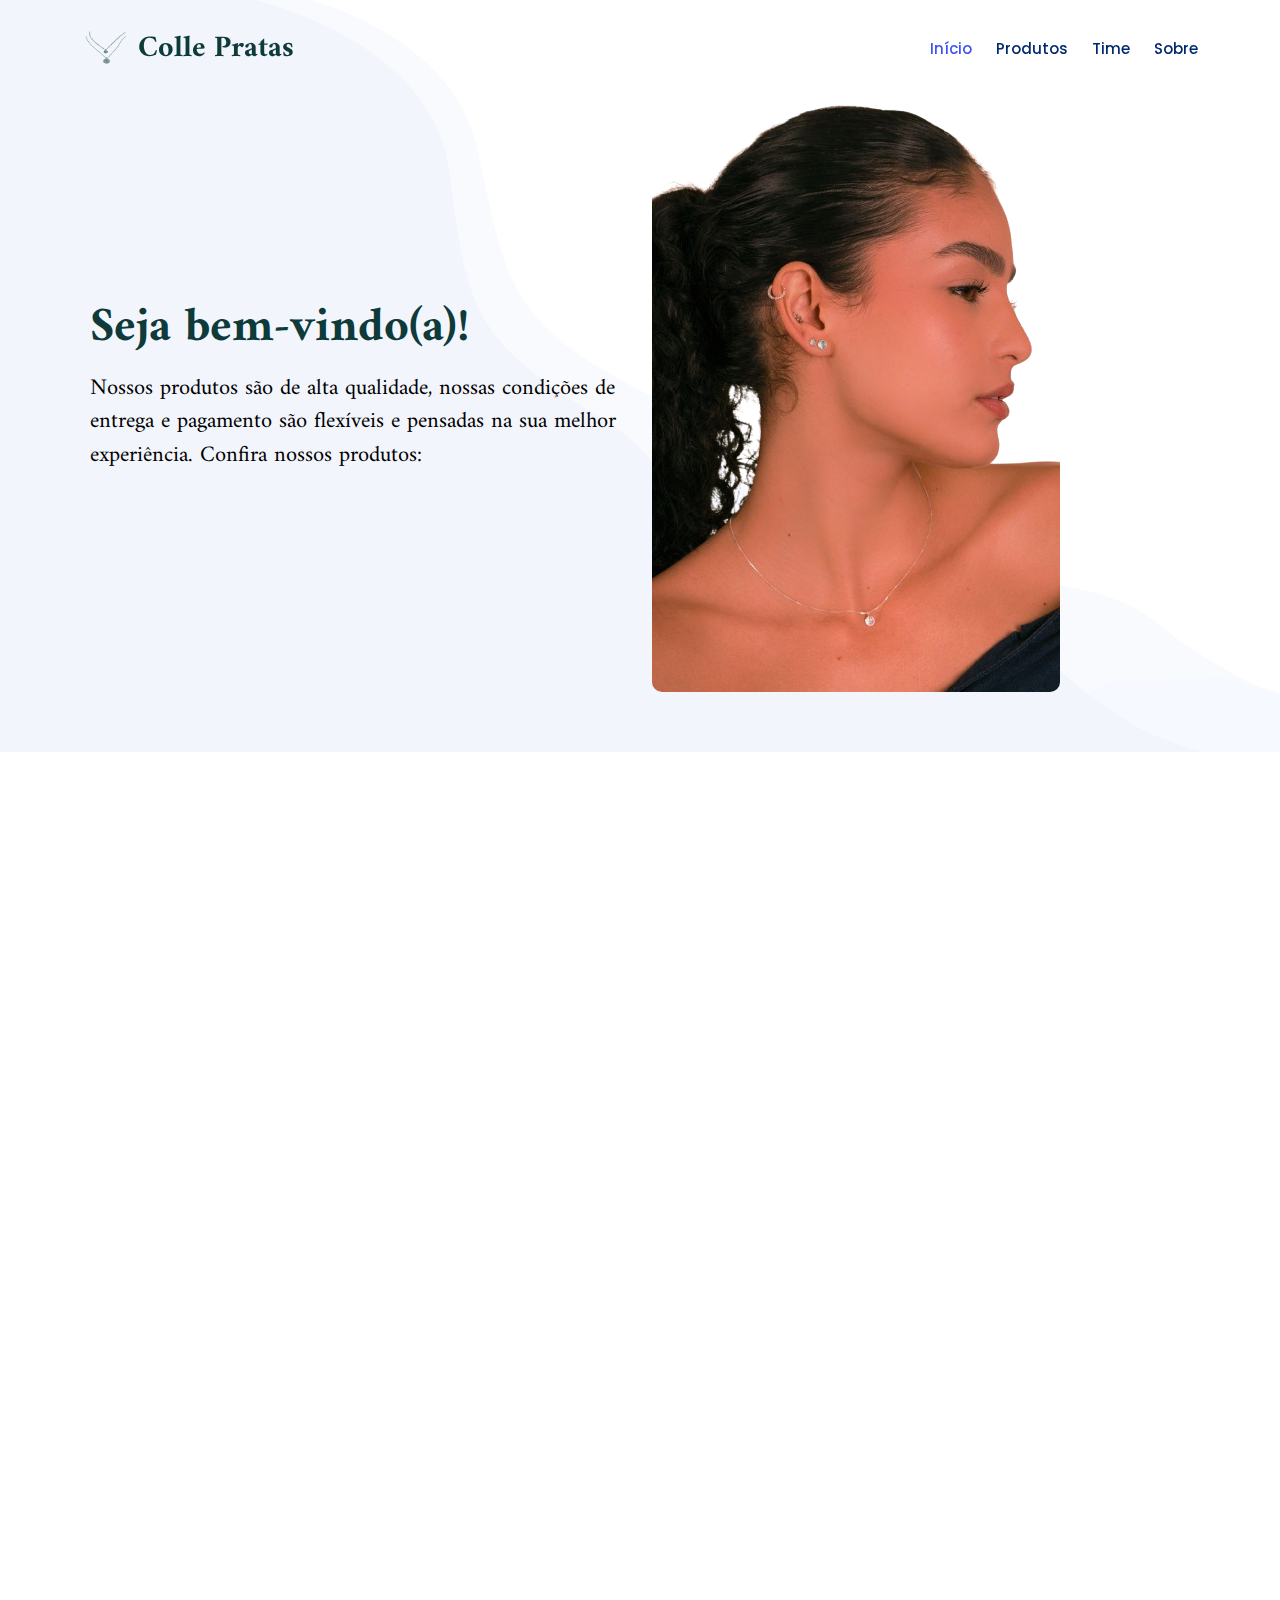
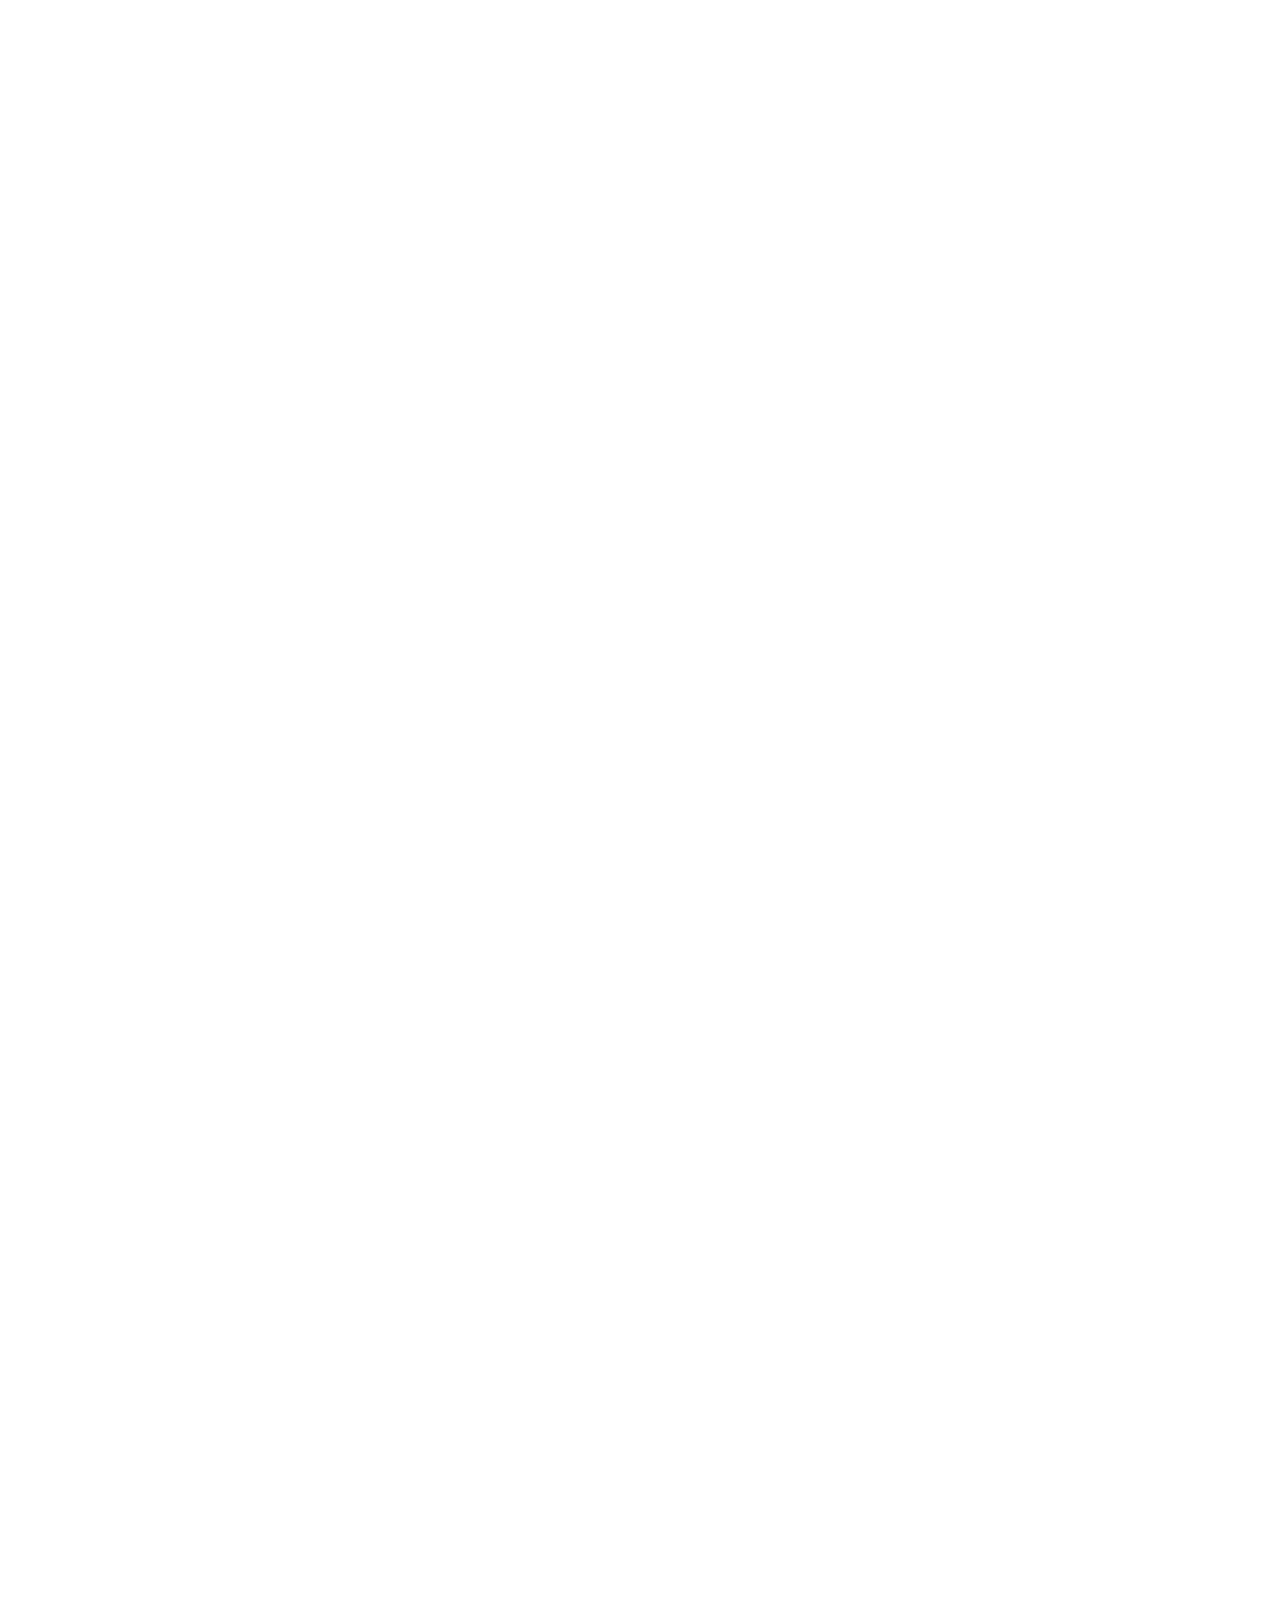
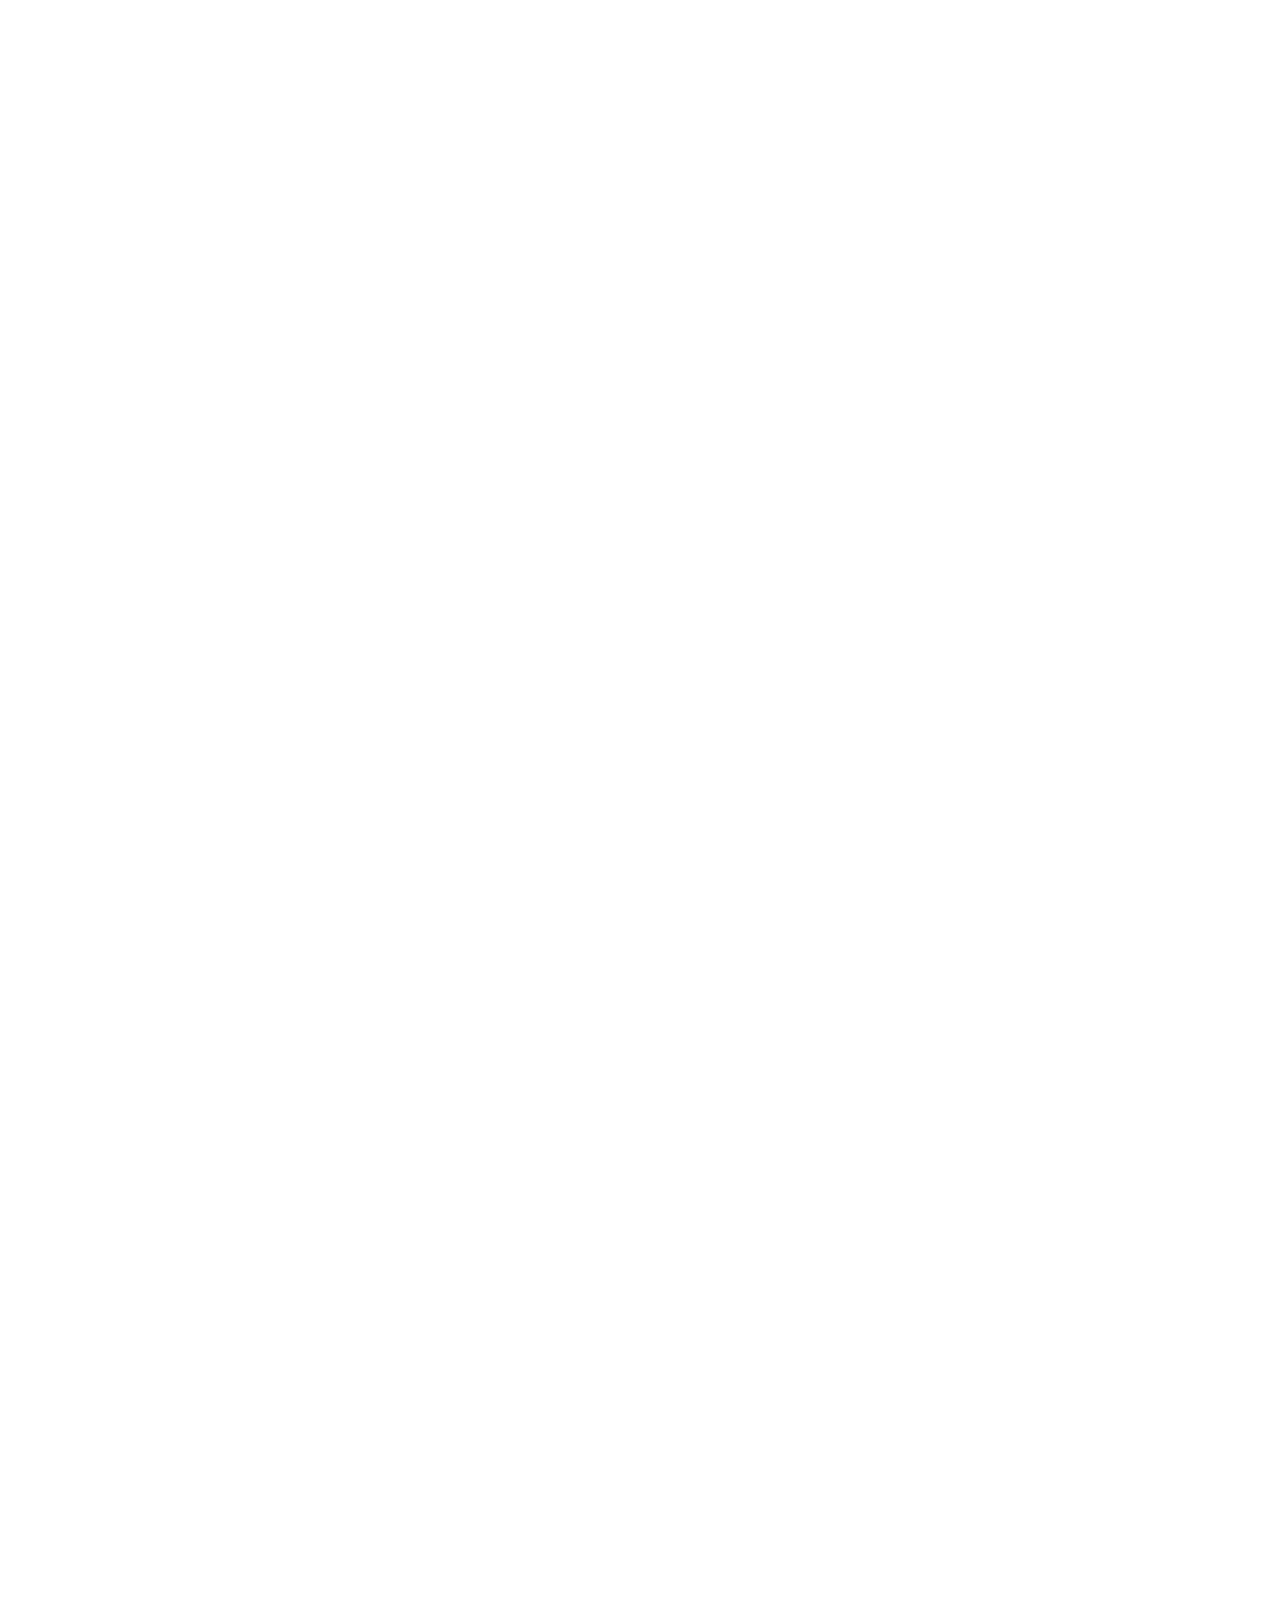
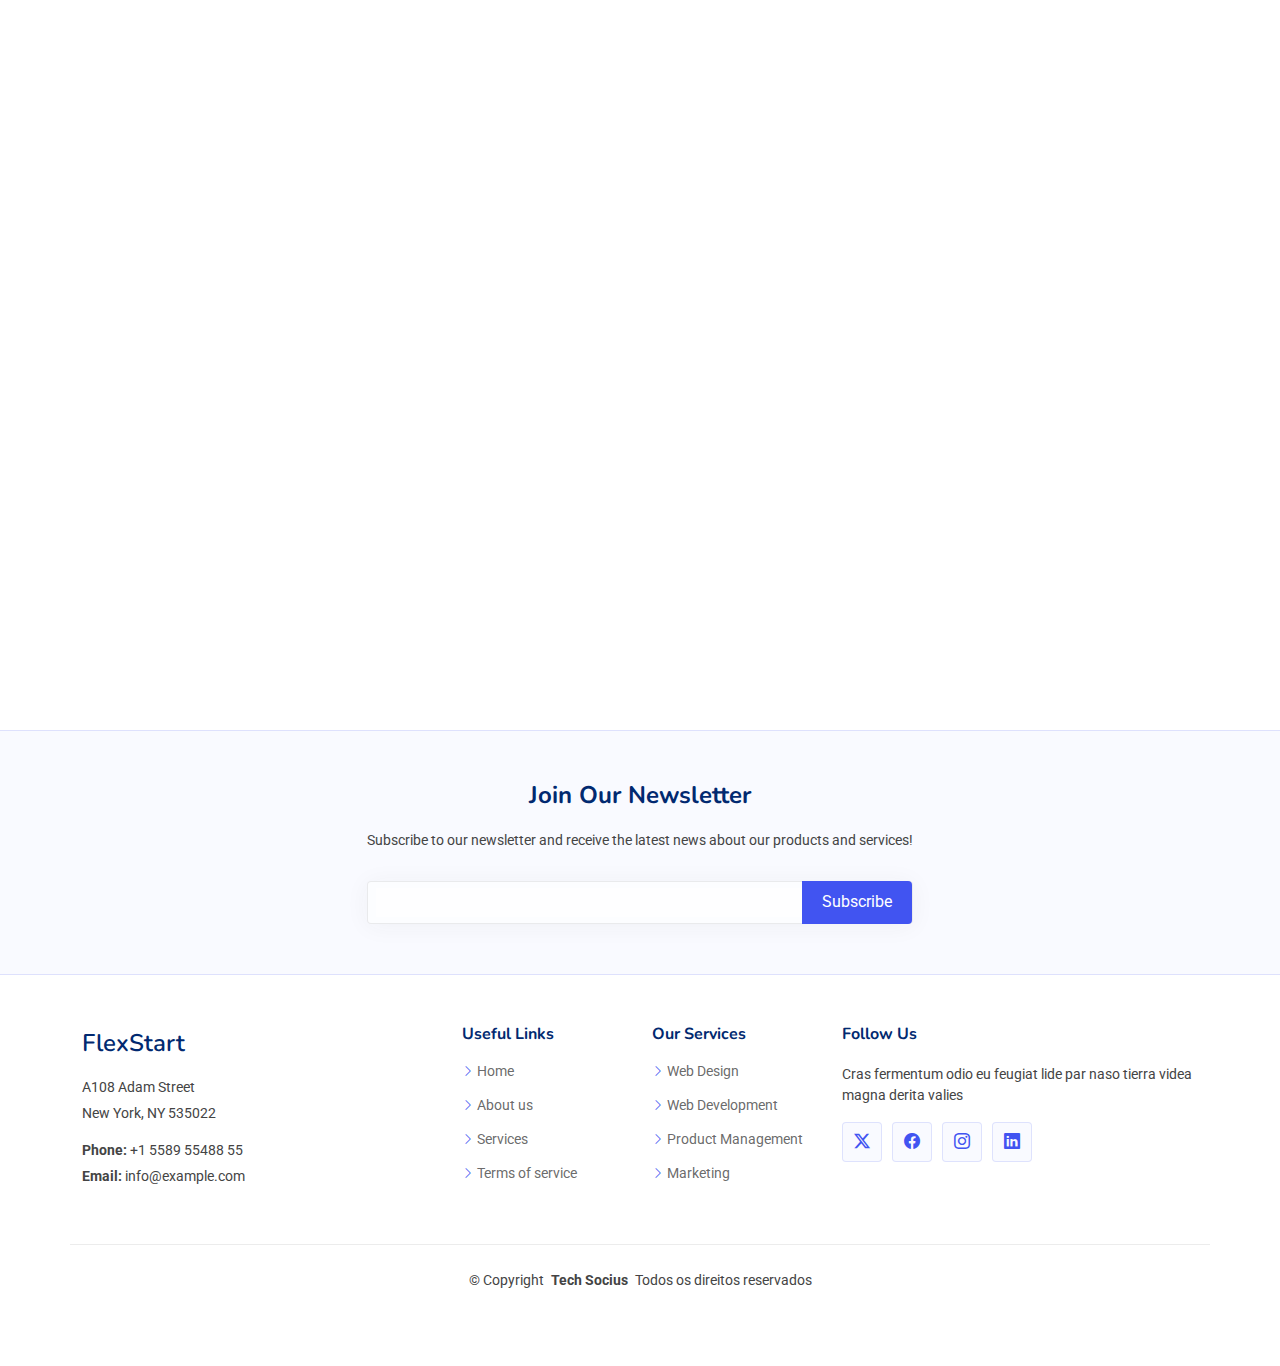
==== index.html @ 32a0046c "initial commit" ====
<!DOCTYPE html>
<html lang="en">

<head>
  <meta charset="utf-8">
  <meta content="width=device-width, initial-scale=1.0" name="viewport">
  <title>Colle Pratas</title>
  <meta content="" name="description">
  <meta content="" name="keywords">

  <!-- Favicons -->
  <link href="assets/img/favicon.png" rel="icon">
  <link href="assets/img/apple-touch-icon.png" rel="apple-touch-icon">

  <!-- Fonts -->
  <link href="https://fonts.googleapis.com" rel="preconnect">
  <link href="https://fonts.gstatic.com" rel="preconnect" crossorigin>
  <link href="https://fonts.googleapis.com/css2?family=Roboto:ital,wght@0,100;0,300;0,400;0,500;0,700;0,900;1,100;1,300;1,400;1,500;1,700;1,900&family=Poppins:ital,wght@0,100;0,200;0,300;0,400;0,500;0,600;0,700;0,800;0,900;1,100;1,200;1,300;1,400;1,500;1,600;1,700;1,800;1,900&family=Nunito:ital,wght@0,200;0,300;0,400;0,500;0,600;0,700;0,800;0,900;1,200;1,300;1,400;1,500;1,600;1,700;1,800;1,900&display=swap" rel="stylesheet">
  <link rel="preconnect" href="https://fonts.googleapis.com">
  <link rel="preconnect" href="https://fonts.gstatic.com" crossorigin>
  <link href="https://fonts.googleapis.com/css2?family=Amiri:ital,wght@0,400;0,700;1,400;1,700&display=swap" rel="stylesheet">

  <!-- Vendor CSS Files -->
  <link href="assets/vendor/bootstrap/css/bootstrap.min.css" rel="stylesheet">
  <link href="assets/vendor/bootstrap-icons/bootstrap-icons.css" rel="stylesheet">
  <link href="assets/vendor/aos/aos.css" rel="stylesheet">
  <link href="assets/vendor/glightbox/css/glightbox.min.css" rel="stylesheet">
  <link href="assets/vendor/swiper/swiper-bundle.min.css" rel="stylesheet">

  <!-- Main CSS File -->
  <link href="assets/css/main.css" rel="stylesheet">

  <style type="text/css">
    @import url('https://fonts.googleapis.com/css2?family=Amiri:ital,wght@0,400;0,700;1,400;1,700&display=swap');

    main {
      font-family: 'Amiri';
      color: #0E3A39;
    }

    #title-header {
      font-family: 'Amiri';
      color: #0E3A39;
    }
  </style>
</head>

<body class="index-page">

  <header id="header" class="header d-flex align-items-center fixed-top">
    <div class="container-fluid container-xl position-relative d-flex align-items-center">

      <a href="index.html" class="logo d-flex align-items-center me-auto">
        <!-- Uncomment the line below if you also wish to use an image logo -->
        <img style="width: 3rem;" src="assets/img/logo.png" alt="Colle Pratas">
        <h1 id="title-header">Colle Pratas</h1>
      </a>

      <nav id="navmenu" class="navmenu">
        <ul>
          <li><a href="#hero" class="active">Início<br></a></li>
          <li><a href="#portfolio">Produtos</a></li>
          <li><a href="#team">Time</a></li>
          <li><a href="#about">Sobre</a></li>
        </ul>
        <i class="mobile-nav-toggle d-xl-none bi bi-list"></i>
      </nav>
    </div>
  </header>

  <main class="main">

    <!-- Hero Section -->
    <section id="hero" class="hero section">

      <div class="container">
        <div class="row gy-4">
          <div class="col-lg-6 order-2 order-lg-1 d-flex flex-column justify-content-center">
            <h1 style="font-family: 'Amiri'; color: #0E3A39; font-size: 3rem; margin: 0.5rem;" data-aos="fade-up" data-aos-delay="100">Seja bem-vindo(a)!</h1>
            <p style="color: black; margin: 0.5rem; font-size: 1.4rem;" data-aos="fade-up" data-aos-delay="100">Nossos produtos são de alta qualidade, nossas condições de entrega e pagamento são flexíveis e pensadas na sua melhor experiência. Confira nossos produtos:</p>
          </div>
          <div class="col-lg-6 order-1 order-lg-2 hero-img" data-aos="zoom-out">
            <img style="border-radius: 10px;" src="assets/img/hero-img.png" class="img-fluid" alt="">
          </div>
        </div>
      </div>

    </section><!-- /Hero Section -->

    <!-- Portfolio Section -->
    <section id="portfolio" class="portfolio section">

      <!-- Section Title -->
      <div class="container section-title" data-aos="fade-up">
        <p style="font-family: 'Amiri'; color: #0E3A39; font-size: 2.5rem;">Confira nosso catálogo:</p>
      </div><!-- End Section Title -->

      <div class="container">

        <div class="isotope-layout" data-default-filter="*" data-layout="masonry" data-sort="original-order">

          <ul class="portfolio-filters isotope-filters" data-aos="fade-up" data-aos-delay="100">
            <li data-filter="*" class="filter-active">Todos</li>
            <li data-filter=".filter-app">App</li>
            <li data-filter=".filter-product">Product</li>
            <li data-filter=".filter-branding">Branding</li>
            <li data-filter=".filter-books">Books</li>
          </ul><!-- End Portfolio Filters -->

          <div class="row gy-4 isotope-container" data-aos="fade-up" data-aos-delay="200">

            <div class="col-lg-4 col-md-6 portfolio-item isotope-item filter-app">
              <div class="portfolio-content h-100">
                <img src="assets/img/portfolio/app-1.jpg" class="img-fluid" alt="">
                <div class="portfolio-info">
                  <h4>App 1</h4>
                  <p>Lorem ipsum, dolor sit amet consectetur</p>
                  <a href="assets/img/portfolio/app-1.jpg" title="App 1" data-gallery="portfolio-gallery-app" class="glightbox preview-link"><i class="bi bi-zoom-in"></i></a>
                  <a href="portfolio-details.html" title="More Details" class="details-link"><i class="bi bi-link-45deg"></i></a>
                </div>
              </div>
            </div><!-- End Portfolio Item -->

            <div class="col-lg-4 col-md-6 portfolio-item isotope-item filter-product">
              <div class="portfolio-content h-100">
                <img src="assets/img/portfolio/product-1.jpg" class="img-fluid" alt="">
                <div class="portfolio-info">
                  <h4>Product 1</h4>
                  <p>Lorem ipsum, dolor sit amet consectetur</p>
                  <a href="assets/img/portfolio/product-1.jpg" title="Product 1" data-gallery="portfolio-gallery-product" class="glightbox preview-link"><i class="bi bi-zoom-in"></i></a>
                  <a href="portfolio-details.html" title="More Details" class="details-link"><i class="bi bi-link-45deg"></i></a>
                </div>
              </div>
            </div><!-- End Portfolio Item -->

            <div class="col-lg-4 col-md-6 portfolio-item isotope-item filter-branding">
              <div class="portfolio-content h-100">
                <img src="assets/img/portfolio/branding-1.jpg" class="img-fluid" alt="">
                <div class="portfolio-info">
                  <h4>Branding 1</h4>
                  <p>Lorem ipsum, dolor sit amet consectetur</p>
                  <a href="assets/img/portfolio/branding-1.jpg" title="Branding 1" data-gallery="portfolio-gallery-branding" class="glightbox preview-link"><i class="bi bi-zoom-in"></i></a>
                  <a href="portfolio-details.html" title="More Details" class="details-link"><i class="bi bi-link-45deg"></i></a>
                </div>
              </div>
            </div><!-- End Portfolio Item -->

            <div class="col-lg-4 col-md-6 portfolio-item isotope-item filter-books">
              <div class="portfolio-content h-100">
                <img src="assets/img/portfolio/books-1.jpg" class="img-fluid" alt="">
                <div class="portfolio-info">
                  <h4>Books 1</h4>
                  <p>Lorem ipsum, dolor sit amet consectetur</p>
                  <a href="assets/img/portfolio/books-1.jpg" title="Branding 1" data-gallery="portfolio-gallery-book" class="glightbox preview-link"><i class="bi bi-zoom-in"></i></a>
                  <a href="portfolio-details.html" title="More Details" class="details-link"><i class="bi bi-link-45deg"></i></a>
                </div>
              </div>
            </div><!-- End Portfolio Item -->

            <div class="col-lg-4 col-md-6 portfolio-item isotope-item filter-app">
              <div class="portfolio-content h-100">
                <img src="assets/img/portfolio/app-2.jpg" class="img-fluid" alt="">
                <div class="portfolio-info">
                  <h4>App 2</h4>
                  <p>Lorem ipsum, dolor sit amet consectetur</p>
                  <a href="assets/img/portfolio/app-2.jpg" title="App 2" data-gallery="portfolio-gallery-app" class="glightbox preview-link"><i class="bi bi-zoom-in"></i></a>
                  <a href="portfolio-details.html" title="More Details" class="details-link"><i class="bi bi-link-45deg"></i></a>
                </div>
              </div>
            </div><!-- End Portfolio Item -->

            <div class="col-lg-4 col-md-6 portfolio-item isotope-item filter-product">
              <div class="portfolio-content h-100">
                <img src="assets/img/portfolio/product-2.jpg" class="img-fluid" alt="">
                <div class="portfolio-info">
                  <h4>Product 2</h4>
                  <p>Lorem ipsum, dolor sit amet consectetur</p>
                  <a href="assets/img/portfolio/product-2.jpg" title="Product 2" data-gallery="portfolio-gallery-product" class="glightbox preview-link"><i class="bi bi-zoom-in"></i></a>
                  <a href="portfolio-details.html" title="More Details" class="details-link"><i class="bi bi-link-45deg"></i></a>
                </div>
              </div>
            </div><!-- End Portfolio Item -->

            <div class="col-lg-4 col-md-6 portfolio-item isotope-item filter-branding">
              <div class="portfolio-content h-100">
                <img src="assets/img/portfolio/branding-2.jpg" class="img-fluid" alt="">
                <div class="portfolio-info">
                  <h4>Branding 2</h4>
                  <p>Lorem ipsum, dolor sit amet consectetur</p>
                  <a href="assets/img/portfolio/branding-2.jpg" title="Branding 2" data-gallery="portfolio-gallery-branding" class="glightbox preview-link"><i class="bi bi-zoom-in"></i></a>
                  <a href="portfolio-details.html" title="More Details" class="details-link"><i class="bi bi-link-45deg"></i></a>
                </div>
              </div>
            </div><!-- End Portfolio Item -->

            <div class="col-lg-4 col-md-6 portfolio-item isotope-item filter-books">
              <div class="portfolio-content h-100">
                <img src="assets/img/portfolio/books-2.jpg" class="img-fluid" alt="">
                <div class="portfolio-info">
                  <h4>Books 2</h4>
                  <p>Lorem ipsum, dolor sit amet consectetur</p>
                  <a href="assets/img/portfolio/books-2.jpg" title="Branding 2" data-gallery="portfolio-gallery-book" class="glightbox preview-link"><i class="bi bi-zoom-in"></i></a>
                  <a href="portfolio-details.html" title="More Details" class="details-link"><i class="bi bi-link-45deg"></i></a>
                </div>
              </div>
            </div><!-- End Portfolio Item -->

            <div class="col-lg-4 col-md-6 portfolio-item isotope-item filter-app">
              <div class="portfolio-content h-100">
                <img src="assets/img/portfolio/app-3.jpg" class="img-fluid" alt="">
                <div class="portfolio-info">
                  <h4>App 3</h4>
                  <p>Lorem ipsum, dolor sit amet consectetur</p>
                  <a href="assets/img/portfolio/app-3.jpg" title="App 3" data-gallery="portfolio-gallery-app" class="glightbox preview-link"><i class="bi bi-zoom-in"></i></a>
                  <a href="portfolio-details.html" title="More Details" class="details-link"><i class="bi bi-link-45deg"></i></a>
                </div>
              </div>
            </div><!-- End Portfolio Item -->

            <div class="col-lg-4 col-md-6 portfolio-item isotope-item filter-product">
              <div class="portfolio-content h-100">
                <img src="assets/img/portfolio/product-3.jpg" class="img-fluid" alt="">
                <div class="portfolio-info">
                  <h4>Product 3</h4>
                  <p>Lorem ipsum, dolor sit amet consectetur</p>
                  <a href="assets/img/portfolio/product-3.jpg" title="Product 3" data-gallery="portfolio-gallery-product" class="glightbox preview-link"><i class="bi bi-zoom-in"></i></a>
                  <a href="portfolio-details.html" title="More Details" class="details-link"><i class="bi bi-link-45deg"></i></a>
                </div>
              </div>
            </div><!-- End Portfolio Item -->

            <div class="col-lg-4 col-md-6 portfolio-item isotope-item filter-branding">
              <div class="portfolio-content h-100">
                <img src="assets/img/portfolio/branding-3.jpg" class="img-fluid" alt="">
                <div class="portfolio-info">
                  <h4>Branding 3</h4>
                  <p>Lorem ipsum, dolor sit amet consectetur</p>
                  <a href="assets/img/portfolio/branding-3.jpg" title="Branding 2" data-gallery="portfolio-gallery-branding" class="glightbox preview-link"><i class="bi bi-zoom-in"></i></a>
                  <a href="portfolio-details.html" title="More Details" class="details-link"><i class="bi bi-link-45deg"></i></a>
                </div>
              </div>
            </div><!-- End Portfolio Item -->

            <div class="col-lg-4 col-md-6 portfolio-item isotope-item filter-books">
              <div class="portfolio-content h-100">
                <img src="assets/img/portfolio/books-3.jpg" class="img-fluid" alt="">
                <div class="portfolio-info">
                  <h4>Books 3</h4>
                  <p>Lorem ipsum, dolor sit amet consectetur</p>
                  <a href="assets/img/portfolio/books-3.jpg" title="Branding 3" data-gallery="portfolio-gallery-book" class="glightbox preview-link"><i class="bi bi-zoom-in"></i></a>
                  <a href="portfolio-details.html" title="More Details" class="details-link"><i class="bi bi-link-45deg"></i></a>
                </div>
              </div>
            </div><!-- End Portfolio Item -->

          </div><!-- End Portfolio Container -->

        </div>

      </div>

    </section><!-- /Portfolio Section -->

    <!-- Testimonials Section -->
    <section id="testimonials" class="testimonials section">

      <!-- Section Title -->
      <div class="container section-title" data-aos="fade-up">
        <h2>Testimonials</h2>
        <p>What they are saying about us<br></p>
      </div><!-- End Section Title -->

      <div class="container" data-aos="fade-up" data-aos-delay="100">

        <div class="swiper">
          <script type="application/json" class="swiper-config">
            {
              "loop": true,
              "speed": 600,
              "autoplay": {
                "delay": 5000
              },
              "slidesPerView": "auto",
              "pagination": {
                "el": ".swiper-pagination",
                "type": "bullets",
                "clickable": true
              },
              "breakpoints": {
                "320": {
                  "slidesPerView": 1,
                  "spaceBetween": 40
                },
                "1200": {
                  "slidesPerView": 3,
                  "spaceBetween": 1
                }
              }
            }
          </script>
          <div class="swiper-wrapper">

            <div class="swiper-slide">
              <div class="testimonial-item">
                <div class="stars">
                  <i class="bi bi-star-fill"></i><i class="bi bi-star-fill"></i><i class="bi bi-star-fill"></i><i class="bi bi-star-fill"></i><i class="bi bi-star-fill"></i>
                </div>
                <p>
                  Proin iaculis purus consequat sem cure digni ssim donec porttitora entum suscipit rhoncus. Accusantium quam, ultricies eget id, aliquam eget nibh et. Maecen aliquam, risus at semper.
                </p>
                <div class="profile mt-auto">
                  <img src="assets/img/testimonials/testimonials-1.jpg" class="testimonial-img" alt="">
                  <h3>Saul Goodman</h3>
                  <h4>Ceo &amp; Founder</h4>
                </div>
              </div>
            </div><!-- End testimonial item -->

            <div class="swiper-slide">
              <div class="testimonial-item">
                <div class="stars">
                  <i class="bi bi-star-fill"></i><i class="bi bi-star-fill"></i><i class="bi bi-star-fill"></i><i class="bi bi-star-fill"></i><i class="bi bi-star-fill"></i>
                </div>
                <p>
                  Export tempor illum tamen malis malis eram quae irure esse labore quem cillum quid cillum eram malis quorum velit fore eram velit sunt aliqua noster fugiat irure amet legam anim culpa.
                </p>
                <div class="profile mt-auto">
                  <img src="assets/img/testimonials/testimonials-2.jpg" class="testimonial-img" alt="">
                  <h3>Sara Wilsson</h3>
                  <h4>Designer</h4>
                </div>
              </div>
            </div><!-- End testimonial item -->

            <div class="swiper-slide">
              <div class="testimonial-item">
                <div class="stars">
                  <i class="bi bi-star-fill"></i><i class="bi bi-star-fill"></i><i class="bi bi-star-fill"></i><i class="bi bi-star-fill"></i><i class="bi bi-star-fill"></i>
                </div>
                <p>
                  Enim nisi quem export duis labore cillum quae magna enim sint quorum nulla quem veniam duis minim tempor labore quem eram duis noster aute amet eram fore quis sint minim.
                </p>
                <div class="profile mt-auto">
                  <img src="assets/img/testimonials/testimonials-3.jpg" class="testimonial-img" alt="">
                  <h3>Jena Karlis</h3>
                  <h4>Store Owner</h4>
                </div>
              </div>
            </div><!-- End testimonial item -->

            <div class="swiper-slide">
              <div class="testimonial-item">
                <div class="stars">
                  <i class="bi bi-star-fill"></i><i class="bi bi-star-fill"></i><i class="bi bi-star-fill"></i><i class="bi bi-star-fill"></i><i class="bi bi-star-fill"></i>
                </div>
                <p>
                  Fugiat enim eram quae cillum dolore dolor amet nulla culpa multos export minim fugiat minim velit minim dolor enim duis veniam ipsum anim magna sunt elit fore quem dolore labore illum veniam.
                </p>
                <div class="profile mt-auto">
                  <img src="assets/img/testimonials/testimonials-4.jpg" class="testimonial-img" alt="">
                  <h3>Matt Brandon</h3>
                  <h4>Freelancer</h4>
                </div>
              </div>
            </div><!-- End testimonial item -->

            <div class="swiper-slide">
              <div class="testimonial-item">
                <div class="stars">
                  <i class="bi bi-star-fill"></i><i class="bi bi-star-fill"></i><i class="bi bi-star-fill"></i><i class="bi bi-star-fill"></i><i class="bi bi-star-fill"></i>
                </div>
                <p>
                  Quis quorum aliqua sint quem legam fore sunt eram irure aliqua veniam tempor noster veniam enim culpa labore duis sunt culpa nulla illum cillum fugiat legam esse veniam culpa fore nisi cillum quid.
                </p>
                <div class="profile mt-auto">
                  <img src="assets/img/testimonials/testimonials-5.jpg" class="testimonial-img" alt="">
                  <h3>John Larson</h3>
                  <h4>Entrepreneur</h4>
                </div>
              </div>
            </div><!-- End testimonial item -->

          </div>
          <div class="swiper-pagination"></div>
        </div>

      </div>

    </section><!-- /Testimonials Section -->

    <!-- Team Section -->
    <section id="team" class="team section">

      <!-- Section Title -->
      <div class="container section-title" data-aos="fade-up">
        <h2>Team</h2>
        <p>Our hard working team</p>
      </div><!-- End Section Title -->

      <div class="container">

        <div class="row gy-4">

          <div class="col-lg-3 col-md-6 d-flex align-items-stretch" data-aos="fade-up" data-aos-delay="100">
            <div class="team-member">
              <div class="member-img">
                <img src="assets/img/team/team-1.jpg" class="img-fluid" alt="">
                <div class="social">
                  <a href=""><i class="bi bi-twitter-x"></i></a>
                  <a href=""><i class="bi bi-facebook"></i></a>
                  <a href=""><i class="bi bi-instagram"></i></a>
                  <a href=""><i class="bi bi-linkedin"></i></a>
                </div>
              </div>
              <div class="member-info">
                <h4>Walter White</h4>
                <span>Chief Executive Officer</span>
                <p>Velit aut quia fugit et et. Dolorum ea voluptate vel tempore tenetur ipsa quae aut. Ipsum exercitationem iure minima enim corporis et voluptate.</p>
              </div>
            </div>
          </div><!-- End Team Member -->

          <div class="col-lg-3 col-md-6 d-flex align-items-stretch" data-aos="fade-up" data-aos-delay="200">
            <div class="team-member">
              <div class="member-img">
                <img src="assets/img/team/team-2.jpg" class="img-fluid" alt="">
                <div class="social">
                  <a href=""><i class="bi bi-twitter-x"></i></a>
                  <a href=""><i class="bi bi-facebook"></i></a>
                  <a href=""><i class="bi bi-instagram"></i></a>
                  <a href=""><i class="bi bi-linkedin"></i></a>
                </div>
              </div>
              <div class="member-info">
                <h4>Sarah Jhonson</h4>
                <span>Product Manager</span>
                <p>Quo esse repellendus quia id. Est eum et accusantium pariatur fugit nihil minima suscipit corporis. Voluptate sed quas reiciendis animi neque sapiente.</p>
              </div>
            </div>
          </div><!-- End Team Member -->

          <div class="col-lg-3 col-md-6 d-flex align-items-stretch" data-aos="fade-up" data-aos-delay="300">
            <div class="team-member">
              <div class="member-img">
                <img src="assets/img/team/team-3.jpg" class="img-fluid" alt="">
                <div class="social">
                  <a href=""><i class="bi bi-twitter-x"></i></a>
                  <a href=""><i class="bi bi-facebook"></i></a>
                  <a href=""><i class="bi bi-instagram"></i></a>
                  <a href=""><i class="bi bi-linkedin"></i></a>
                </div>
              </div>
              <div class="member-info">
                <h4>William Anderson</h4>
                <span>CTO</span>
                <p>Vero omnis enim consequatur. Voluptas consectetur unde qui molestiae deserunt. Voluptates enim aut architecto porro aspernatur molestiae modi.</p>
              </div>
            </div>
          </div><!-- End Team Member -->

          <div class="col-lg-3 col-md-6 d-flex align-items-stretch" data-aos="fade-up" data-aos-delay="400">
            <div class="team-member">
              <div class="member-img">
                <img src="assets/img/team/team-4.jpg" class="img-fluid" alt="">
                <div class="social">
                  <a href=""><i class="bi bi-twitter-x"></i></a>
                  <a href=""><i class="bi bi-facebook"></i></a>
                  <a href=""><i class="bi bi-instagram"></i></a>
                  <a href=""><i class="bi bi-linkedin"></i></a>
                </div>
              </div>
              <div class="member-info">
                <h4>Amanda Jepson</h4>
                <span>Accountant</span>
                <p>Rerum voluptate non adipisci animi distinctio et deserunt amet voluptas. Quia aut aliquid doloremque ut possimus ipsum officia.</p>
              </div>
            </div>
          </div><!-- End Team Member -->

        </div>

      </div>

    </section><!-- /Team Section -->

    <!-- Clients Section -->
    <section id="clients" class="clients section">

      <!-- Section Title -->
      <div class="container section-title" data-aos="fade-up">
        <h2>Clients</h2>
        <p>We work with best clients<br></p>
      </div><!-- End Section Title -->

      <div class="container" data-aos="fade-up" data-aos-delay="100">

        <div class="swiper">
          <script type="application/json" class="swiper-config">
            {
              "loop": true,
              "speed": 600,
              "autoplay": {
                "delay": 5000
              },
              "slidesPerView": "auto",
              "pagination": {
                "el": ".swiper-pagination",
                "type": "bullets",
                "clickable": true
              },
              "breakpoints": {
                "320": {
                  "slidesPerView": 2,
                  "spaceBetween": 40
                },
                "480": {
                  "slidesPerView": 3,
                  "spaceBetween": 60
                },
                "640": {
                  "slidesPerView": 4,
                  "spaceBetween": 80
                },
                "992": {
                  "slidesPerView": 6,
                  "spaceBetween": 120
                }
              }
            }
          </script>
          <div class="swiper-wrapper align-items-center">
            <div class="swiper-slide"><img src="assets/img/clients/client-1.png" class="img-fluid" alt=""></div>
            <div class="swiper-slide"><img src="assets/img/clients/client-2.png" class="img-fluid" alt=""></div>
            <div class="swiper-slide"><img src="assets/img/clients/client-3.png" class="img-fluid" alt=""></div>
            <div class="swiper-slide"><img src="assets/img/clients/client-4.png" class="img-fluid" alt=""></div>
            <div class="swiper-slide"><img src="assets/img/clients/client-5.png" class="img-fluid" alt=""></div>
            <div class="swiper-slide"><img src="assets/img/clients/client-6.png" class="img-fluid" alt=""></div>
            <div class="swiper-slide"><img src="assets/img/clients/client-7.png" class="img-fluid" alt=""></div>
            <div class="swiper-slide"><img src="assets/img/clients/client-8.png" class="img-fluid" alt=""></div>
          </div>
          <div class="swiper-pagination"></div>
        </div>

      </div>

    </section><!-- /Clients Section -->

    <!-- Recent Posts Section -->
    <section id="recent-posts" class="recent-posts section">

      <!-- Section Title -->
      <div class="container section-title" data-aos="fade-up">
        <h2>Recent Posts</h2>
        <p>Recent posts form our Blog</p>
      </div><!-- End Section Title -->

      <div class="container">

        <div class="row gy-5">

          <div class="col-xl-4 col-md-6">
            <div class="post-item position-relative h-100" data-aos="fade-up" data-aos-delay="100">

              <div class="post-img position-relative overflow-hidden">
                <img src="assets/img/blog/blog-1.jpg" class="img-fluid" alt="">
                <span class="post-date">December 12</span>
              </div>

              <div class="post-content d-flex flex-column">

                <h3 class="post-title">Eum ad dolor et. Autem aut fugiat debitis</h3>

                <div class="meta d-flex align-items-center">
                  <div class="d-flex align-items-center">
                    <i class="bi bi-person"></i> <span class="ps-2">Julia Parker</span>
                  </div>
                  <span class="px-3 text-black-50">/</span>
                  <div class="d-flex align-items-center">
                    <i class="bi bi-folder2"></i> <span class="ps-2">Politics</span>
                  </div>
                </div>

                <hr>

                <a href="blog-details.html" class="readmore stretched-link"><span>Read More</span><i class="bi bi-arrow-right"></i></a>

              </div>

            </div>
          </div><!-- End post item -->

          <div class="col-xl-4 col-md-6">
            <div class="post-item position-relative h-100" data-aos="fade-up" data-aos-delay="200">

              <div class="post-img position-relative overflow-hidden">
                <img src="assets/img/blog/blog-2.jpg" class="img-fluid" alt="">
                <span class="post-date">July 17</span>
              </div>

              <div class="post-content d-flex flex-column">

                <h3 class="post-title">Et repellendus molestiae qui est sed omnis</h3>

                <div class="meta d-flex align-items-center">
                  <div class="d-flex align-items-center">
                    <i class="bi bi-person"></i> <span class="ps-2">Mario Douglas</span>
                  </div>
                  <span class="px-3 text-black-50">/</span>
                  <div class="d-flex align-items-center">
                    <i class="bi bi-folder2"></i> <span class="ps-2">Sports</span>
                  </div>
                </div>

                <hr>

                <a href="blog-details.html" class="readmore stretched-link"><span>Read More</span><i class="bi bi-arrow-right"></i></a>

              </div>

            </div>
          </div><!-- End post item -->

          <div class="col-xl-4 col-md-6" data-aos="fade-up" data-aos-delay="300">
            <div class="post-item position-relative h-100">

              <div class="post-img position-relative overflow-hidden">
                <img src="assets/img/blog/blog-3.jpg" class="img-fluid" alt="">
                <span class="post-date">September 05</span>
              </div>

              <div class="post-content d-flex flex-column">

                <h3 class="post-title">Quia assumenda est et veritati tirana ploder</h3>

                <div class="meta d-flex align-items-center">
                  <div class="d-flex align-items-center">
                    <i class="bi bi-person"></i> <span class="ps-2">Lisa Hunter</span>
                  </div>
                  <span class="px-3 text-black-50">/</span>
                  <div class="d-flex align-items-center">
                    <i class="bi bi-folder2"></i> <span class="ps-2">Economics</span>
                  </div>
                </div>

                <hr>

                <a href="blog-details.html" class="readmore stretched-link"><span>Read More</span><i class="bi bi-arrow-right"></i></a>

              </div>

            </div>
          </div><!-- End post item -->

        </div>

      </div>

    </section><!-- /Recent Posts Section -->

    <!-- Contact Section -->
    <section id="contact" class="contact section">

      <!-- Section Title -->
      <div class="container section-title" data-aos="fade-up">
        <h2>Contact</h2>
        <p>Contact Us</p>
      </div><!-- End Section Title -->

      <div class="container" data-aos="fade-up" data-aos-delay="100">

        <div class="row gy-4">

          <div class="col-lg-6">

            <div class="row gy-4">
              <div class="col-md-6">
                <div class="info-item" data-aos="fade" data-aos-delay="200">
                  <i class="bi bi-geo-alt"></i>
                  <h3>Address</h3>
                  <p>A108 Adam Street</p>
                  <p>New York, NY 535022</p>
                </div>
              </div><!-- End Info Item -->

              <div class="col-md-6">
                <div class="info-item" data-aos="fade" data-aos-delay="300">
                  <i class="bi bi-telephone"></i>
                  <h3>Call Us</h3>
                  <p>+1 5589 55488 55</p>
                  <p>+1 6678 254445 41</p>
                </div>
              </div><!-- End Info Item -->

              <div class="col-md-6">
                <div class="info-item" data-aos="fade" data-aos-delay="400">
                  <i class="bi bi-envelope"></i>
                  <h3>Email Us</h3>
                  <p>info@example.com</p>
                  <p>contact@example.com</p>
                </div>
              </div><!-- End Info Item -->

              <div class="col-md-6">
                <div class="info-item" data-aos="fade" data-aos-delay="500">
                  <i class="bi bi-clock"></i>
                  <h3>Open Hours</h3>
                  <p>Monday - Friday</p>
                  <p>9:00AM - 05:00PM</p>
                </div>
              </div><!-- End Info Item -->

            </div>

          </div>

          <div class="col-lg-6">
            <form action="forms/contact.php" method="post" class="php-email-form" data-aos="fade-up" data-aos-delay="200">
              <div class="row gy-4">

                <div class="col-md-6">
                  <input type="text" name="name" class="form-control" placeholder="Your Name" required="">
                </div>

                <div class="col-md-6 ">
                  <input type="email" class="form-control" name="email" placeholder="Your Email" required="">
                </div>

                <div class="col-md-12">
                  <input type="text" class="form-control" name="subject" placeholder="Subject" required="">
                </div>

                <div class="col-md-12">
                  <textarea class="form-control" name="message" rows="6" placeholder="Message" required=""></textarea>
                </div>

                <div class="col-md-12 text-center">
                  <div class="loading">Loading</div>
                  <div class="error-message"></div>
                  <div class="sent-message">Your message has been sent. Thank you!</div>

                  <button type="submit">Send Message</button>
                </div>

              </div>
            </form>
          </div><!-- End Contact Form -->

        </div>

      </div>

    </section><!-- /Contact Section -->

  </main>

  <footer id="footer" class="footer">

    <div class="footer-newsletter">
      <div class="container">
        <div class="row justify-content-center text-center">
          <div class="col-lg-6">
            <h4>Join Our Newsletter</h4>
            <p>Subscribe to our newsletter and receive the latest news about our products and services!</p>
            <form action="forms/newsletter.php" method="post" class="php-email-form">
              <div class="newsletter-form"><input type="email" name="email"><input type="submit" value="Subscribe"></div>
              <div class="loading">Loading</div>
              <div class="error-message"></div>
              <div class="sent-message">Your subscription request has been sent. Thank you!</div>
            </form>
          </div>
        </div>
      </div>
    </div>

    <div class="container footer-top">
      <div class="row gy-4">
        <div class="col-lg-4 col-md-6 footer-about">
          <a href="index.html" class="d-flex align-items-center">
            <span class="sitename">FlexStart</span>
          </a>
          <div class="footer-contact pt-3">
            <p>A108 Adam Street</p>
            <p>New York, NY 535022</p>
            <p class="mt-3"><strong>Phone:</strong> <span>+1 5589 55488 55</span></p>
            <p><strong>Email:</strong> <span>info@example.com</span></p>
          </div>
        </div>

        <div class="col-lg-2 col-md-3 footer-links">
          <h4>Useful Links</h4>
          <ul>
            <li><i class="bi bi-chevron-right"></i> <a href="#">Home</a></li>
            <li><i class="bi bi-chevron-right"></i> <a href="#">About us</a></li>
            <li><i class="bi bi-chevron-right"></i> <a href="#">Services</a></li>
            <li><i class="bi bi-chevron-right"></i> <a href="#">Terms of service</a></li>
          </ul>
        </div>

        <div class="col-lg-2 col-md-3 footer-links">
          <h4>Our Services</h4>
          <ul>
            <li><i class="bi bi-chevron-right"></i> <a href="#">Web Design</a></li>
            <li><i class="bi bi-chevron-right"></i> <a href="#">Web Development</a></li>
            <li><i class="bi bi-chevron-right"></i> <a href="#">Product Management</a></li>
            <li><i class="bi bi-chevron-right"></i> <a href="#">Marketing</a></li>
          </ul>
        </div>

        <div class="col-lg-4 col-md-12">
          <h4>Follow Us</h4>
          <p>Cras fermentum odio eu feugiat lide par naso tierra videa magna derita valies</p>
          <div class="social-links d-flex">
            <a href=""><i class="bi bi-twitter-x"></i></a>
            <a href=""><i class="bi bi-facebook"></i></a>
            <a href=""><i class="bi bi-instagram"></i></a>
            <a href=""><i class="bi bi-linkedin"></i></a>
          </div>
        </div>

      </div>
    </div>

    <div class="container copyright text-center mt-4">
      <p>© <span>Copyright</span> <strong class="px-1 sitename">Tech Socius</strong> <span>Todos os direitos reservados</span></p>
    </div>

  </footer>

  <!-- Scroll Top -->
  <a href="#" id="scroll-top" class="scroll-top d-flex align-items-center justify-content-center"><i class="bi bi-arrow-up-short"></i></a>

  <!-- Vendor JS Files -->
  <script src="assets/vendor/bootstrap/js/bootstrap.bundle.min.js"></script>
  <script src="assets/vendor/php-email-form/validate.js"></script>
  <script src="assets/vendor/aos/aos.js"></script>
  <script src="assets/vendor/glightbox/js/glightbox.min.js"></script>
  <script src="assets/vendor/purecounter/purecounter_vanilla.js"></script>
  <script src="assets/vendor/imagesloaded/imagesloaded.pkgd.min.js"></script>
  <script src="assets/vendor/isotope-layout/isotope.pkgd.min.js"></script>
  <script src="assets/vendor/swiper/swiper-bundle.min.js"></script>

  <!-- Main JS File -->
  <script src="assets/js/main.js"></script>

</body>

</html>
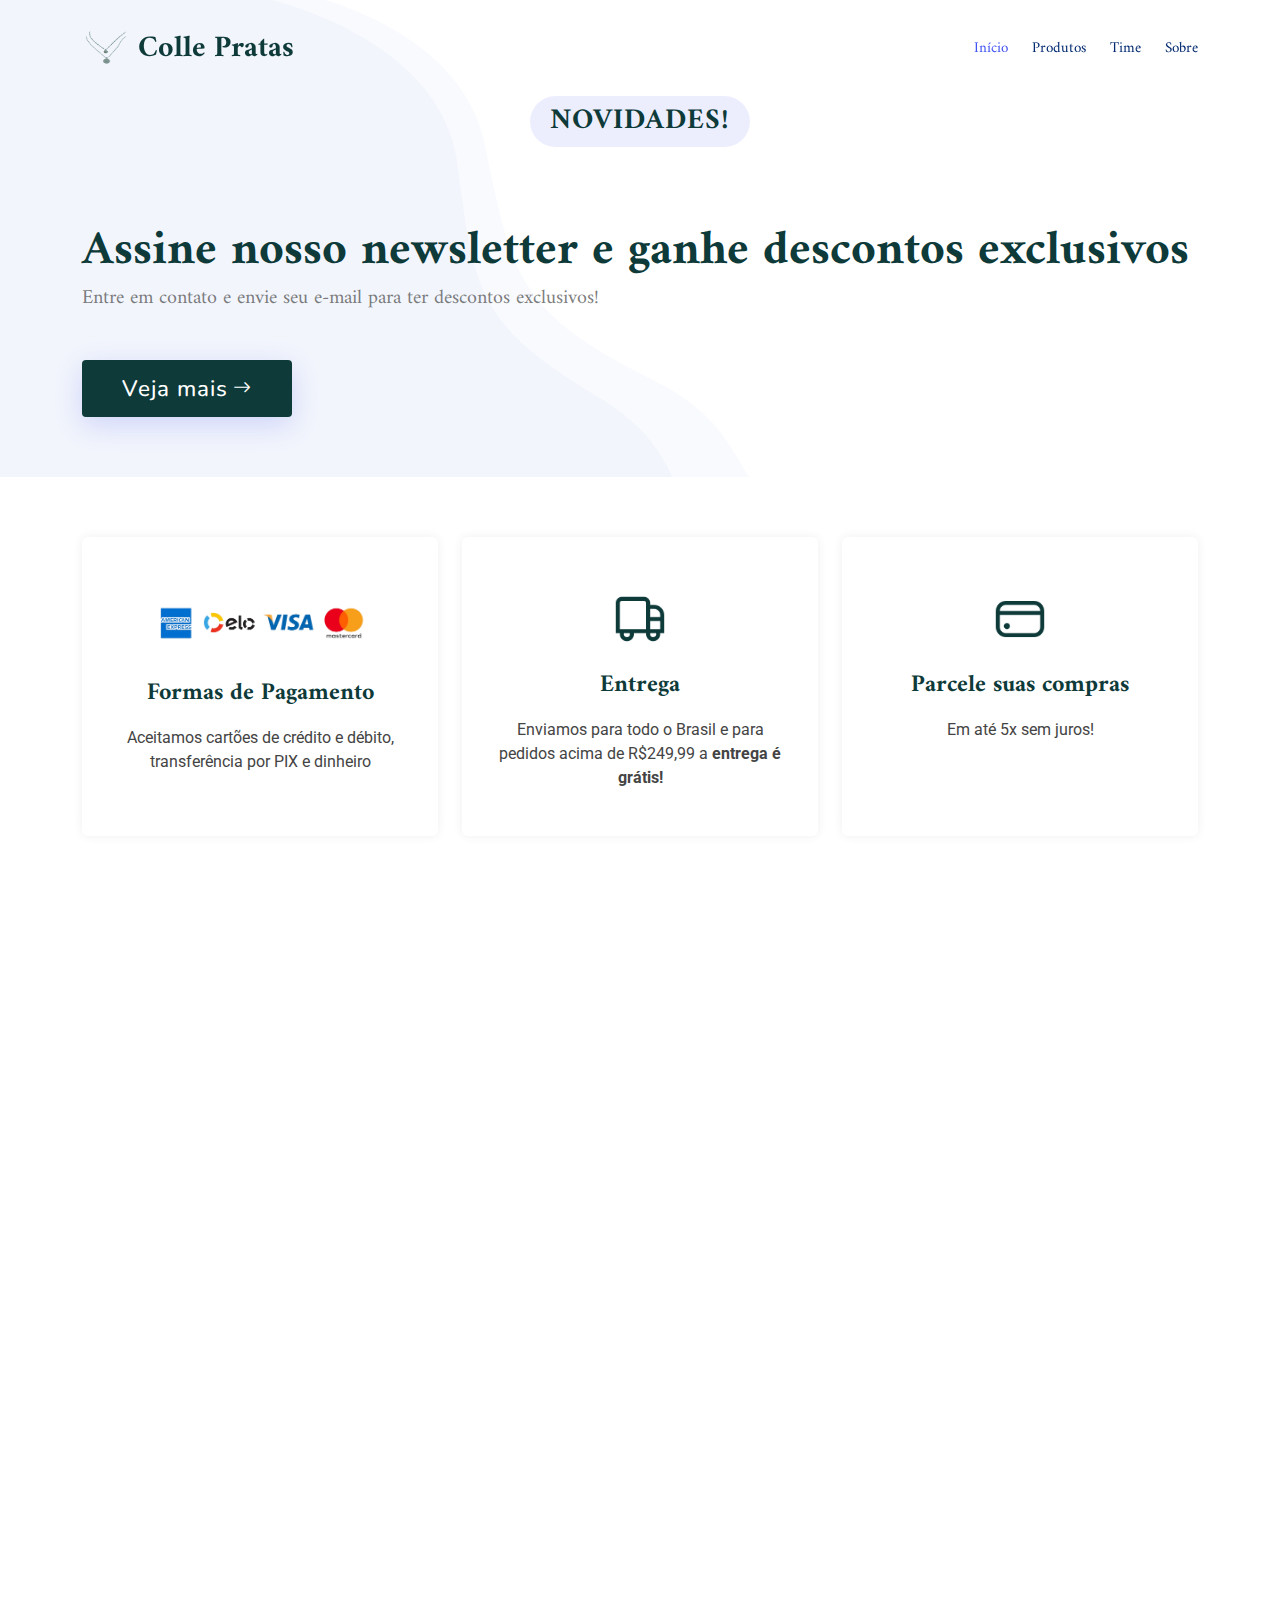
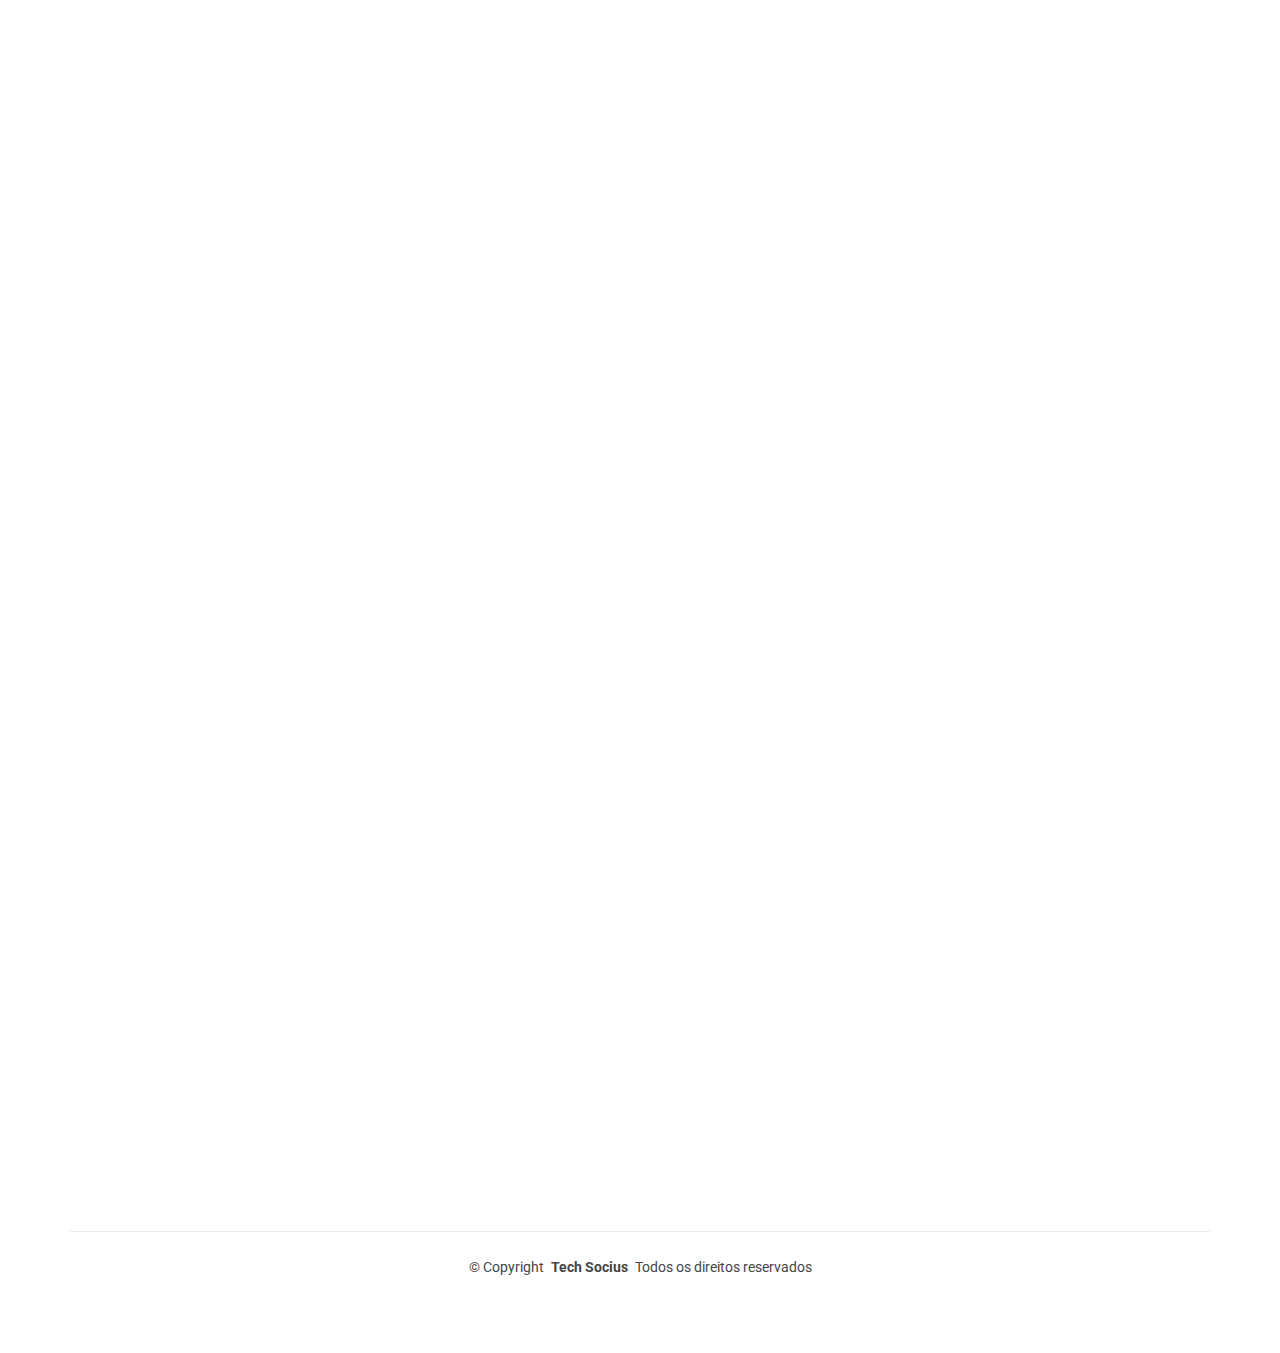
==== commit f3208dbc: "v1.0" ====
--- a/index.html
+++ b/index.html
@@ -1,5 +1,5 @@
 <!DOCTYPE html>
-<html lang="en">
+<html lang="pt-BR">
 
 <head>
   <meta charset="utf-8">
@@ -42,6 +42,25 @@
       font-family: 'Amiri';
       color: #0E3A39;
     }
+
+    /* Mostrar o carrossel em telas menores que 768px */
+    @media (max-width: 767.98px) {
+            #carouselExampleIndicators {
+                display: block;
+            }
+
+            #text-fullscreen {
+              display: none;
+            }
+        }
+
+
+    /* Não mostrar em telas maiores ou iguais a 768px */
+    @media (min-width: 768px) {
+              #carouselExampleFade {
+                display: none;
+              }
+            }
   </style>
 </head>
 
@@ -58,13 +77,14 @@
 
       <nav id="navmenu" class="navmenu">
         <ul>
-          <li><a href="#hero" class="active">Início<br></a></li>
-          <li><a href="#portfolio">Produtos</a></li>
-          <li><a href="#team">Time</a></li>
-          <li><a href="#about">Sobre</a></li>
+          <li><a style="font-family: 'Amiri';" href="#hero" class="active">Início<br></a></li>
+          <li><a style="font-family: 'Amiri';" href="#portfolio">Produtos</a></li>
+          <li><a style="font-family: 'Amiri';" href="#team">Time</a></li>
+          <li><a style="font-family: 'Amiri';" href="#about">Sobre</a></li>
         </ul>
         <i class="mobile-nav-toggle d-xl-none bi bi-list"></i>
       </nav>
+      
     </div>
   </header>
 
@@ -72,27 +92,97 @@
 
     <!-- Hero Section -->
     <section id="hero" class="hero section">
-
+      
       <div class="container">
+        <div class="container section-title" data-aos="fade-up">
+          <h2 style="font-size: 1.8rem; color: #0E3A39; margin: 1rem; font-family: 'Amiri';">NOVIDADES!</h2>
+        </div>
         <div class="row gy-4">
-          <div class="col-lg-6 order-2 order-lg-1 d-flex flex-column justify-content-center">
-            <h1 style="font-family: 'Amiri'; color: #0E3A39; font-size: 3rem; margin: 0.5rem;" data-aos="fade-up" data-aos-delay="100">Seja bem-vindo(a)!</h1>
-            <p style="color: black; margin: 0.5rem; font-size: 1.4rem;" data-aos="fade-up" data-aos-delay="100">Nossos produtos são de alta qualidade, nossas condições de entrega e pagamento são flexíveis e pensadas na sua melhor experiência. Confira nossos produtos:</p>
+          
+          <div>
+              <h1 style="font-family: 'Amiri'; color: #0E3A39;" id="text-fullscreen" data-aos="fade-up">Assine nosso newsletter e ganhe descontos exclusivos</h1>
+              <p id="text-fullscreen" data-aos="fade-up" data-aos-delay="100">Entre em contato e envie seu e-mail para ter descontos exclusivos!</p>
+              <div class="col-lg-6 order-2 order-lg-1 d-flex flex-column justify-content-center">
           </div>
-          <div class="col-lg-6 order-1 order-lg-2 hero-img" data-aos="zoom-out">
-            <img style="border-radius: 10px;" src="assets/img/hero-img.png" class="img-fluid" alt="">
+          
+            <div style="margin-top: -3.5rem;" id="carouselExampleFade" class="carousel slide carousel-fade" data-aos="fade-up" data-aos-delay="200">
+              <div class="carousel-inner">
+                <div class="carousel-item active">
+                  <img src="assets/img/img1-carrossel.jpeg" class="d-block w-100" alt="Pratas Colle">
+                </div>
+                <div class="carousel-item">
+                  <img src="assets/img/img2-carrossel.jpeg" class="d-block w-100" alt="Pratas Colle">
+                </div>
+                <div class="carousel-item">
+                  <img src="assets/img/img3-carrossel.jpeg" class="d-block w-100" alt="Pratas Colle">
+                </div>
+              </div>
+              <button class="carousel-control-prev" type="button" data-bs-target="#carouselExampleFade" data-bs-slide="prev">
+                <span class="carousel-control-prev-icon" aria-hidden="true"></span>
+                <span class="visually-hidden">Ant</span>
+              </button>
+              <button class="carousel-control-next" type="button" data-bs-target="#carouselExampleFade" data-bs-slide="next">
+                <span class="carousel-control-next-icon" aria-hidden="true"></span>
+                <span class="visually-hidden">Prox</span>
+              </button>
+            </div>
+
+            <div class="d-flex flex-column flex-md-row" data-aos="fade-up" data-aos-delay="200">
+              <a style="background-color: #0E3A39; font-size: 1.4rem; margin-top: 1rem;" href="#portfolio" class="btn-get-started">Veja mais<i class="bi bi-arrow-right"></i></a>
+            </div>
+          </div>
+              
           </div>
         </div>
       </div>
 
     </section><!-- /Hero Section -->
 
-    <!-- Portfolio Section -->
+
+  
+    <!-- Values Section -->
+    <section id="values" class="values section">
+
+      <div class="container">
+
+        <div class="row gy-4">
+
+          <div class="col-lg-4" data-aos="fade-up" data-aos-delay="100">
+            <div class="card">
+              <img src="assets/img/values-1.png" class="img-fluid" alt="">
+              <h3 style="font-family: 'Amiri'; color: #0E3A39;">Formas de Pagamento</h3>
+              <p style="font-size: 1rem; font-family: 'Roboto';">Aceitamos cartões de crédito e débito, transferência por PIX e dinheiro</p>
+            </div>
+          </div><!-- End Card Item -->
+
+          <div class="col-lg-4" data-aos="fade-up" data-aos-delay="200">
+            <div class="card">
+              <div style="display: flex; justify-content: center;"><img style="width: 9rem;" src="assets/img/values-2.png" class="img-fluid" alt=""></div>
+              <h3 style="font-family: 'Amiri'; color: #0E3A39;">Entrega</h3>
+              <p style="font-size: 1rem; font-family: 'Roboto';">Enviamos para todo o Brasil e para pedidos acima de R$249,99 a <strong>entrega é grátis!</strong></p>
+            </div>
+          </div><!-- End Card Item -->
+
+          <div class="col-lg-4" data-aos="fade-up" data-aos-delay="300">
+            <div class="card">
+              <div style="display: flex; justify-content: center;"><img style="width: 9rem;" src="assets/img/values-3.png" class="img-fluid" alt=""></div>
+              <h3 style="font-family: 'Amiri'; color: #0E3A39;">Parcele suas compras</h3>
+              <p style="font-size: 1rem; font-family: 'Roboto';">Em até 5x sem juros!</p>
+            </div>
+          </div><!-- End Card Item -->
+
+        </div>
+
+      </div>
+
+    </section><!-- /Values Section -->
+
+    <!-- Produtos-->
     <section id="portfolio" class="portfolio section">
 
       <!-- Section Title -->
       <div class="container section-title" data-aos="fade-up">
-        <p style="font-family: 'Amiri'; color: #0E3A39; font-size: 2.5rem;">Confira nosso catálogo:</p>
+        <p style="font-family: 'Amiri'; color: #0E3A39; font-size: 2.5rem;">Você vai se apaixonar pelos nossos produtos!</p>
       </div><!-- End Section Title -->
 
       <div class="container">
@@ -101,21 +191,21 @@
 
           <ul class="portfolio-filters isotope-filters" data-aos="fade-up" data-aos-delay="100">
             <li data-filter="*" class="filter-active">Todos</li>
-            <li data-filter=".filter-app">App</li>
-            <li data-filter=".filter-product">Product</li>
-            <li data-filter=".filter-branding">Branding</li>
-            <li data-filter=".filter-books">Books</li>
+            <li data-filter=".filter-app">Brincos</li>
+            <li data-filter=".filter-product">Pulseiras</li>
+            <li data-filter=".filter-branding">Anéis</li>
+            <li data-filter=".filter-books">Colares</li>
           </ul><!-- End Portfolio Filters -->
 
           <div class="row gy-4 isotope-container" data-aos="fade-up" data-aos-delay="200">
 
             <div class="col-lg-4 col-md-6 portfolio-item isotope-item filter-app">
               <div class="portfolio-content h-100">
-                <img src="assets/img/portfolio/app-1.jpg" class="img-fluid" alt="">
-                <div class="portfolio-info">
-                  <h4>App 1</h4>
-                  <p>Lorem ipsum, dolor sit amet consectetur</p>
-                  <a href="assets/img/portfolio/app-1.jpg" title="App 1" data-gallery="portfolio-gallery-app" class="glightbox preview-link"><i class="bi bi-zoom-in"></i></a>
+                <img src="assets/img/portfolio/app-1.jpeg" class="img-fluid" alt="">
+                <div class="portfolio-info">
+                  <h4>Brincos</h4>
+                  <p>Conjunto de 3 pares de brincos em prata 925</p>
+                  <a href="assets/img/portfolio/app-1.jpeg" title="App 1" data-gallery="portfolio-gallery-app" class="glightbox preview-link"><i class="bi bi-zoom-in"></i></a>
                   <a href="portfolio-details.html" title="More Details" class="details-link"><i class="bi bi-link-45deg"></i></a>
                 </div>
               </div>
@@ -123,11 +213,11 @@
 
             <div class="col-lg-4 col-md-6 portfolio-item isotope-item filter-product">
               <div class="portfolio-content h-100">
-                <img src="assets/img/portfolio/product-1.jpg" class="img-fluid" alt="">
-                <div class="portfolio-info">
-                  <h4>Product 1</h4>
-                  <p>Lorem ipsum, dolor sit amet consectetur</p>
-                  <a href="assets/img/portfolio/product-1.jpg" title="Product 1" data-gallery="portfolio-gallery-product" class="glightbox preview-link"><i class="bi bi-zoom-in"></i></a>
+                <img src="assets/img/portfolio/product-1.jpeg" class="img-fluid" alt="">
+                <div class="portfolio-info">
+                  <h4>Pulseira</h4>
+                  <p>Pulseira em prata 925</p>
+                  <a href="assets/img/portfolio/product-1.jpeg" title="Product 1" data-gallery="portfolio-gallery-product" class="glightbox preview-link"><i class="bi bi-zoom-in"></i></a>
                   <a href="portfolio-details.html" title="More Details" class="details-link"><i class="bi bi-link-45deg"></i></a>
                 </div>
               </div>
@@ -135,11 +225,11 @@
 
             <div class="col-lg-4 col-md-6 portfolio-item isotope-item filter-branding">
               <div class="portfolio-content h-100">
-                <img src="assets/img/portfolio/branding-1.jpg" class="img-fluid" alt="">
-                <div class="portfolio-info">
-                  <h4>Branding 1</h4>
-                  <p>Lorem ipsum, dolor sit amet consectetur</p>
-                  <a href="assets/img/portfolio/branding-1.jpg" title="Branding 1" data-gallery="portfolio-gallery-branding" class="glightbox preview-link"><i class="bi bi-zoom-in"></i></a>
+                <img src="assets/img/portfolio/branding-1.jpeg" class="img-fluid" alt="">
+                <div class="portfolio-info">
+                  <h4>Anéis</h4>
+                  <p>Anel 3 corações em prata 925</p>
+                  <a href="assets/img/portfolio/branding-1.jpeg" title="Branding 1" data-gallery="portfolio-gallery-branding" class="glightbox preview-link"><i class="bi bi-zoom-in"></i></a>
                   <a href="portfolio-details.html" title="More Details" class="details-link"><i class="bi bi-link-45deg"></i></a>
                 </div>
               </div>
@@ -147,11 +237,11 @@
 
             <div class="col-lg-4 col-md-6 portfolio-item isotope-item filter-books">
               <div class="portfolio-content h-100">
-                <img src="assets/img/portfolio/books-1.jpg" class="img-fluid" alt="">
-                <div class="portfolio-info">
-                  <h4>Books 1</h4>
-                  <p>Lorem ipsum, dolor sit amet consectetur</p>
-                  <a href="assets/img/portfolio/books-1.jpg" title="Branding 1" data-gallery="portfolio-gallery-book" class="glightbox preview-link"><i class="bi bi-zoom-in"></i></a>
+                <img src="assets/img/portfolio/books-1.jpeg" class="img-fluid" alt="">
+                <div class="portfolio-info">
+                  <h4>Colares</h4>
+                  <p>Colar em prata 925</p>
+                  <a href="assets/img/portfolio/books-1.jpeg" title="Branding 1" data-gallery="portfolio-gallery-book" class="glightbox preview-link"><i class="bi bi-zoom-in"></i></a>
                   <a href="portfolio-details.html" title="More Details" class="details-link"><i class="bi bi-link-45deg"></i></a>
                 </div>
               </div>
@@ -159,11 +249,11 @@
 
             <div class="col-lg-4 col-md-6 portfolio-item isotope-item filter-app">
               <div class="portfolio-content h-100">
-                <img src="assets/img/portfolio/app-2.jpg" class="img-fluid" alt="">
-                <div class="portfolio-info">
-                  <h4>App 2</h4>
-                  <p>Lorem ipsum, dolor sit amet consectetur</p>
-                  <a href="assets/img/portfolio/app-2.jpg" title="App 2" data-gallery="portfolio-gallery-app" class="glightbox preview-link"><i class="bi bi-zoom-in"></i></a>
+                <img src="assets/img/portfolio/app-2.jpeg" class="img-fluid" alt="">
+                <div class="portfolio-info">
+                  <h4>Brincos</h4>
+                  <p>Conjunto de 3 pares de brincos em prata 925</p>
+                  <a href="assets/img/portfolio/app-2.jpeg" title="App 2" data-gallery="portfolio-gallery-app" class="glightbox preview-link"><i class="bi bi-zoom-in"></i></a>
                   <a href="portfolio-details.html" title="More Details" class="details-link"><i class="bi bi-link-45deg"></i></a>
                 </div>
               </div>
@@ -171,11 +261,11 @@
 
             <div class="col-lg-4 col-md-6 portfolio-item isotope-item filter-product">
               <div class="portfolio-content h-100">
-                <img src="assets/img/portfolio/product-2.jpg" class="img-fluid" alt="">
-                <div class="portfolio-info">
-                  <h4>Product 2</h4>
-                  <p>Lorem ipsum, dolor sit amet consectetur</p>
-                  <a href="assets/img/portfolio/product-2.jpg" title="Product 2" data-gallery="portfolio-gallery-product" class="glightbox preview-link"><i class="bi bi-zoom-in"></i></a>
+                <img src="assets/img/portfolio/product-2.jpeg" class="img-fluid" alt="">
+                <div class="portfolio-info">
+                  <h4>Pulseira</h4>
+                  <p>Pulseira em prata 925</p>
+                  <a href="assets/img/portfolio/product-2.jpeg" title="Product 2" data-gallery="portfolio-gallery-product" class="glightbox preview-link"><i class="bi bi-zoom-in"></i></a>
                   <a href="portfolio-details.html" title="More Details" class="details-link"><i class="bi bi-link-45deg"></i></a>
                 </div>
               </div>
@@ -183,11 +273,11 @@
 
             <div class="col-lg-4 col-md-6 portfolio-item isotope-item filter-branding">
               <div class="portfolio-content h-100">
-                <img src="assets/img/portfolio/branding-2.jpg" class="img-fluid" alt="">
-                <div class="portfolio-info">
-                  <h4>Branding 2</h4>
-                  <p>Lorem ipsum, dolor sit amet consectetur</p>
-                  <a href="assets/img/portfolio/branding-2.jpg" title="Branding 2" data-gallery="portfolio-gallery-branding" class="glightbox preview-link"><i class="bi bi-zoom-in"></i></a>
+                <img src="assets/img/portfolio/branding-2.jpeg" class="img-fluid" alt="">
+                <div class="portfolio-info">
+                  <h4>Anéis</h4>
+                  <p>Anel em prata 925</p>
+                  <a href="assets/img/portfolio/branding-2.jpeg" title="Branding 2" data-gallery="portfolio-gallery-branding" class="glightbox preview-link"><i class="bi bi-zoom-in"></i></a>
                   <a href="portfolio-details.html" title="More Details" class="details-link"><i class="bi bi-link-45deg"></i></a>
                 </div>
               </div>
@@ -195,11 +285,11 @@
 
             <div class="col-lg-4 col-md-6 portfolio-item isotope-item filter-books">
               <div class="portfolio-content h-100">
-                <img src="assets/img/portfolio/books-2.jpg" class="img-fluid" alt="">
-                <div class="portfolio-info">
-                  <h4>Books 2</h4>
-                  <p>Lorem ipsum, dolor sit amet consectetur</p>
-                  <a href="assets/img/portfolio/books-2.jpg" title="Branding 2" data-gallery="portfolio-gallery-book" class="glightbox preview-link"><i class="bi bi-zoom-in"></i></a>
+                <img src="assets/img/portfolio/books-2.jpeg" class="img-fluid" alt="">
+                <div class="portfolio-info">
+                  <h4>Colares</h4>
+                  <p>Colar em prata 925</p>
+                  <a href="assets/img/portfolio/books-2.jpeg" title="Branding 2" data-gallery="portfolio-gallery-book" class="glightbox preview-link"><i class="bi bi-zoom-in"></i></a>
                   <a href="portfolio-details.html" title="More Details" class="details-link"><i class="bi bi-link-45deg"></i></a>
                 </div>
               </div>
@@ -207,11 +297,11 @@
 
             <div class="col-lg-4 col-md-6 portfolio-item isotope-item filter-app">
               <div class="portfolio-content h-100">
-                <img src="assets/img/portfolio/app-3.jpg" class="img-fluid" alt="">
-                <div class="portfolio-info">
-                  <h4>App 3</h4>
-                  <p>Lorem ipsum, dolor sit amet consectetur</p>
-                  <a href="assets/img/portfolio/app-3.jpg" title="App 3" data-gallery="portfolio-gallery-app" class="glightbox preview-link"><i class="bi bi-zoom-in"></i></a>
+                <img src="assets/img/portfolio/app-3.jpeg" class="img-fluid" alt="">
+                <div class="portfolio-info">
+                  <h4>Brincos</h4>
+                  <p>Brinco em prata 925</p>
+                  <a href="assets/img/portfolio/app-3.jpeg" title="App 3" data-gallery="portfolio-gallery-app" class="glightbox preview-link"><i class="bi bi-zoom-in"></i></a>
                   <a href="portfolio-details.html" title="More Details" class="details-link"><i class="bi bi-link-45deg"></i></a>
                 </div>
               </div>
@@ -219,11 +309,11 @@
 
             <div class="col-lg-4 col-md-6 portfolio-item isotope-item filter-product">
               <div class="portfolio-content h-100">
-                <img src="assets/img/portfolio/product-3.jpg" class="img-fluid" alt="">
-                <div class="portfolio-info">
-                  <h4>Product 3</h4>
-                  <p>Lorem ipsum, dolor sit amet consectetur</p>
-                  <a href="assets/img/portfolio/product-3.jpg" title="Product 3" data-gallery="portfolio-gallery-product" class="glightbox preview-link"><i class="bi bi-zoom-in"></i></a>
+                <img src="assets/img/portfolio/product-3.jpeg" class="img-fluid" alt="">
+                <div class="portfolio-info">
+                  <h4>Pulseira</h4>
+                  <p>Pulseira em prata 925</p>
+                  <a href="assets/img/portfolio/product-3.jpeg" title="Product 3" data-gallery="portfolio-gallery-product" class="glightbox preview-link"><i class="bi bi-zoom-in"></i></a>
                   <a href="portfolio-details.html" title="More Details" class="details-link"><i class="bi bi-link-45deg"></i></a>
                 </div>
               </div>
@@ -231,11 +321,11 @@
 
             <div class="col-lg-4 col-md-6 portfolio-item isotope-item filter-branding">
               <div class="portfolio-content h-100">
-                <img src="assets/img/portfolio/branding-3.jpg" class="img-fluid" alt="">
-                <div class="portfolio-info">
-                  <h4>Branding 3</h4>
-                  <p>Lorem ipsum, dolor sit amet consectetur</p>
-                  <a href="assets/img/portfolio/branding-3.jpg" title="Branding 2" data-gallery="portfolio-gallery-branding" class="glightbox preview-link"><i class="bi bi-zoom-in"></i></a>
+                <img src="assets/img/portfolio/branding-3.jpeg" class="img-fluid" alt="">
+                <div class="portfolio-info">
+                  <h4>Anéis</h4>
+                  <p>Anel em prata 925</p>
+                  <a href="assets/img/portfolio/branding-3.jpeg" title="Branding 2" data-gallery="portfolio-gallery-branding" class="glightbox preview-link"><i class="bi bi-zoom-in"></i></a>
                   <a href="portfolio-details.html" title="More Details" class="details-link"><i class="bi bi-link-45deg"></i></a>
                 </div>
               </div>
@@ -243,11 +333,23 @@
 
             <div class="col-lg-4 col-md-6 portfolio-item isotope-item filter-books">
               <div class="portfolio-content h-100">
-                <img src="assets/img/portfolio/books-3.jpg" class="img-fluid" alt="">
-                <div class="portfolio-info">
-                  <h4>Books 3</h4>
-                  <p>Lorem ipsum, dolor sit amet consectetur</p>
-                  <a href="assets/img/portfolio/books-3.jpg" title="Branding 3" data-gallery="portfolio-gallery-book" class="glightbox preview-link"><i class="bi bi-zoom-in"></i></a>
+                <img src="assets/img/portfolio/books-3.jpeg" class="img-fluid" alt="">
+                <div class="portfolio-info">
+                  <h4>Colares</h4>
+                  <p>Colar em prata 925</p>
+                  <a href="assets/img/portfolio/books-3.jpeg" title="Branding 3" data-gallery="portfolio-gallery-book" class="glightbox preview-link"><i class="bi bi-zoom-in"></i></a>
+                  <a href="portfolio-details.html" title="More Details" class="details-link"><i class="bi bi-link-45deg"></i></a>
+                </div>
+              </div>
+            </div><!-- End Portfolio Item -->
+
+            <div class="col-lg-4 col-md-6 portfolio-item isotope-item filter-app">
+              <div class="portfolio-content h-100">
+                <img src="assets/img/portfolio/app-4.jpeg" class="img-fluid" alt="">
+                <div class="portfolio-info">
+                  <h4>Brincos</h4>
+                  <p>Brinco em prata 925</p>
+                  <a href="assets/img/portfolio/app-4.jpeg" title="App 3" data-gallery="portfolio-gallery-app" class="glightbox preview-link"><i class="bi bi-zoom-in"></i></a>
                   <a href="portfolio-details.html" title="More Details" class="details-link"><i class="bi bi-link-45deg"></i></a>
                 </div>
               </div>
@@ -259,567 +361,11 @@
 
       </div>
 
-    </section><!-- /Portfolio Section -->
-
-    <!-- Testimonials Section -->
-    <section id="testimonials" class="testimonials section">
-
-      <!-- Section Title -->
-      <div class="container section-title" data-aos="fade-up">
-        <h2>Testimonials</h2>
-        <p>What they are saying about us<br></p>
-      </div><!-- End Section Title -->
-
-      <div class="container" data-aos="fade-up" data-aos-delay="100">
-
-        <div class="swiper">
-          <script type="application/json" class="swiper-config">
-            {
-              "loop": true,
-              "speed": 600,
-              "autoplay": {
-                "delay": 5000
-              },
-              "slidesPerView": "auto",
-              "pagination": {
-                "el": ".swiper-pagination",
-                "type": "bullets",
-                "clickable": true
-              },
-              "breakpoints": {
-                "320": {
-                  "slidesPerView": 1,
-                  "spaceBetween": 40
-                },
-                "1200": {
-                  "slidesPerView": 3,
-                  "spaceBetween": 1
-                }
-              }
-            }
-          </script>
-          <div class="swiper-wrapper">
-
-            <div class="swiper-slide">
-              <div class="testimonial-item">
-                <div class="stars">
-                  <i class="bi bi-star-fill"></i><i class="bi bi-star-fill"></i><i class="bi bi-star-fill"></i><i class="bi bi-star-fill"></i><i class="bi bi-star-fill"></i>
-                </div>
-                <p>
-                  Proin iaculis purus consequat sem cure digni ssim donec porttitora entum suscipit rhoncus. Accusantium quam, ultricies eget id, aliquam eget nibh et. Maecen aliquam, risus at semper.
-                </p>
-                <div class="profile mt-auto">
-                  <img src="assets/img/testimonials/testimonials-1.jpg" class="testimonial-img" alt="">
-                  <h3>Saul Goodman</h3>
-                  <h4>Ceo &amp; Founder</h4>
-                </div>
-              </div>
-            </div><!-- End testimonial item -->
-
-            <div class="swiper-slide">
-              <div class="testimonial-item">
-                <div class="stars">
-                  <i class="bi bi-star-fill"></i><i class="bi bi-star-fill"></i><i class="bi bi-star-fill"></i><i class="bi bi-star-fill"></i><i class="bi bi-star-fill"></i>
-                </div>
-                <p>
-                  Export tempor illum tamen malis malis eram quae irure esse labore quem cillum quid cillum eram malis quorum velit fore eram velit sunt aliqua noster fugiat irure amet legam anim culpa.
-                </p>
-                <div class="profile mt-auto">
-                  <img src="assets/img/testimonials/testimonials-2.jpg" class="testimonial-img" alt="">
-                  <h3>Sara Wilsson</h3>
-                  <h4>Designer</h4>
-                </div>
-              </div>
-            </div><!-- End testimonial item -->
-
-            <div class="swiper-slide">
-              <div class="testimonial-item">
-                <div class="stars">
-                  <i class="bi bi-star-fill"></i><i class="bi bi-star-fill"></i><i class="bi bi-star-fill"></i><i class="bi bi-star-fill"></i><i class="bi bi-star-fill"></i>
-                </div>
-                <p>
-                  Enim nisi quem export duis labore cillum quae magna enim sint quorum nulla quem veniam duis minim tempor labore quem eram duis noster aute amet eram fore quis sint minim.
-                </p>
-                <div class="profile mt-auto">
-                  <img src="assets/img/testimonials/testimonials-3.jpg" class="testimonial-img" alt="">
-                  <h3>Jena Karlis</h3>
-                  <h4>Store Owner</h4>
-                </div>
-              </div>
-            </div><!-- End testimonial item -->
-
-            <div class="swiper-slide">
-              <div class="testimonial-item">
-                <div class="stars">
-                  <i class="bi bi-star-fill"></i><i class="bi bi-star-fill"></i><i class="bi bi-star-fill"></i><i class="bi bi-star-fill"></i><i class="bi bi-star-fill"></i>
-                </div>
-                <p>
-                  Fugiat enim eram quae cillum dolore dolor amet nulla culpa multos export minim fugiat minim velit minim dolor enim duis veniam ipsum anim magna sunt elit fore quem dolore labore illum veniam.
-                </p>
-                <div class="profile mt-auto">
-                  <img src="assets/img/testimonials/testimonials-4.jpg" class="testimonial-img" alt="">
-                  <h3>Matt Brandon</h3>
-                  <h4>Freelancer</h4>
-                </div>
-              </div>
-            </div><!-- End testimonial item -->
-
-            <div class="swiper-slide">
-              <div class="testimonial-item">
-                <div class="stars">
-                  <i class="bi bi-star-fill"></i><i class="bi bi-star-fill"></i><i class="bi bi-star-fill"></i><i class="bi bi-star-fill"></i><i class="bi bi-star-fill"></i>
-                </div>
-                <p>
-                  Quis quorum aliqua sint quem legam fore sunt eram irure aliqua veniam tempor noster veniam enim culpa labore duis sunt culpa nulla illum cillum fugiat legam esse veniam culpa fore nisi cillum quid.
-                </p>
-                <div class="profile mt-auto">
-                  <img src="assets/img/testimonials/testimonials-5.jpg" class="testimonial-img" alt="">
-                  <h3>John Larson</h3>
-                  <h4>Entrepreneur</h4>
-                </div>
-              </div>
-            </div><!-- End testimonial item -->
-
-          </div>
-          <div class="swiper-pagination"></div>
-        </div>
-
-      </div>
-
-    </section><!-- /Testimonials Section -->
-
-    <!-- Team Section -->
-    <section id="team" class="team section">
-
-      <!-- Section Title -->
-      <div class="container section-title" data-aos="fade-up">
-        <h2>Team</h2>
-        <p>Our hard working team</p>
-      </div><!-- End Section Title -->
-
-      <div class="container">
-
-        <div class="row gy-4">
-
-          <div class="col-lg-3 col-md-6 d-flex align-items-stretch" data-aos="fade-up" data-aos-delay="100">
-            <div class="team-member">
-              <div class="member-img">
-                <img src="assets/img/team/team-1.jpg" class="img-fluid" alt="">
-                <div class="social">
-                  <a href=""><i class="bi bi-twitter-x"></i></a>
-                  <a href=""><i class="bi bi-facebook"></i></a>
-                  <a href=""><i class="bi bi-instagram"></i></a>
-                  <a href=""><i class="bi bi-linkedin"></i></a>
-                </div>
-              </div>
-              <div class="member-info">
-                <h4>Walter White</h4>
-                <span>Chief Executive Officer</span>
-                <p>Velit aut quia fugit et et. Dolorum ea voluptate vel tempore tenetur ipsa quae aut. Ipsum exercitationem iure minima enim corporis et voluptate.</p>
-              </div>
-            </div>
-          </div><!-- End Team Member -->
-
-          <div class="col-lg-3 col-md-6 d-flex align-items-stretch" data-aos="fade-up" data-aos-delay="200">
-            <div class="team-member">
-              <div class="member-img">
-                <img src="assets/img/team/team-2.jpg" class="img-fluid" alt="">
-                <div class="social">
-                  <a href=""><i class="bi bi-twitter-x"></i></a>
-                  <a href=""><i class="bi bi-facebook"></i></a>
-                  <a href=""><i class="bi bi-instagram"></i></a>
-                  <a href=""><i class="bi bi-linkedin"></i></a>
-                </div>
-              </div>
-              <div class="member-info">
-                <h4>Sarah Jhonson</h4>
-                <span>Product Manager</span>
-                <p>Quo esse repellendus quia id. Est eum et accusantium pariatur fugit nihil minima suscipit corporis. Voluptate sed quas reiciendis animi neque sapiente.</p>
-              </div>
-            </div>
-          </div><!-- End Team Member -->
-
-          <div class="col-lg-3 col-md-6 d-flex align-items-stretch" data-aos="fade-up" data-aos-delay="300">
-            <div class="team-member">
-              <div class="member-img">
-                <img src="assets/img/team/team-3.jpg" class="img-fluid" alt="">
-                <div class="social">
-                  <a href=""><i class="bi bi-twitter-x"></i></a>
-                  <a href=""><i class="bi bi-facebook"></i></a>
-                  <a href=""><i class="bi bi-instagram"></i></a>
-                  <a href=""><i class="bi bi-linkedin"></i></a>
-                </div>
-              </div>
-              <div class="member-info">
-                <h4>William Anderson</h4>
-                <span>CTO</span>
-                <p>Vero omnis enim consequatur. Voluptas consectetur unde qui molestiae deserunt. Voluptates enim aut architecto porro aspernatur molestiae modi.</p>
-              </div>
-            </div>
-          </div><!-- End Team Member -->
-
-          <div class="col-lg-3 col-md-6 d-flex align-items-stretch" data-aos="fade-up" data-aos-delay="400">
-            <div class="team-member">
-              <div class="member-img">
-                <img src="assets/img/team/team-4.jpg" class="img-fluid" alt="">
-                <div class="social">
-                  <a href=""><i class="bi bi-twitter-x"></i></a>
-                  <a href=""><i class="bi bi-facebook"></i></a>
-                  <a href=""><i class="bi bi-instagram"></i></a>
-                  <a href=""><i class="bi bi-linkedin"></i></a>
-                </div>
-              </div>
-              <div class="member-info">
-                <h4>Amanda Jepson</h4>
-                <span>Accountant</span>
-                <p>Rerum voluptate non adipisci animi distinctio et deserunt amet voluptas. Quia aut aliquid doloremque ut possimus ipsum officia.</p>
-              </div>
-            </div>
-          </div><!-- End Team Member -->
-
-        </div>
-
-      </div>
-
-    </section><!-- /Team Section -->
-
-    <!-- Clients Section -->
-    <section id="clients" class="clients section">
-
-      <!-- Section Title -->
-      <div class="container section-title" data-aos="fade-up">
-        <h2>Clients</h2>
-        <p>We work with best clients<br></p>
-      </div><!-- End Section Title -->
-
-      <div class="container" data-aos="fade-up" data-aos-delay="100">
-
-        <div class="swiper">
-          <script type="application/json" class="swiper-config">
-            {
-              "loop": true,
-              "speed": 600,
-              "autoplay": {
-                "delay": 5000
-              },
-              "slidesPerView": "auto",
-              "pagination": {
-                "el": ".swiper-pagination",
-                "type": "bullets",
-                "clickable": true
-              },
-              "breakpoints": {
-                "320": {
-                  "slidesPerView": 2,
-                  "spaceBetween": 40
-                },
-                "480": {
-                  "slidesPerView": 3,
-                  "spaceBetween": 60
-                },
-                "640": {
-                  "slidesPerView": 4,
-                  "spaceBetween": 80
-                },
-                "992": {
-                  "slidesPerView": 6,
-                  "spaceBetween": 120
-                }
-              }
-            }
-          </script>
-          <div class="swiper-wrapper align-items-center">
-            <div class="swiper-slide"><img src="assets/img/clients/client-1.png" class="img-fluid" alt=""></div>
-            <div class="swiper-slide"><img src="assets/img/clients/client-2.png" class="img-fluid" alt=""></div>
-            <div class="swiper-slide"><img src="assets/img/clients/client-3.png" class="img-fluid" alt=""></div>
-            <div class="swiper-slide"><img src="assets/img/clients/client-4.png" class="img-fluid" alt=""></div>
-            <div class="swiper-slide"><img src="assets/img/clients/client-5.png" class="img-fluid" alt=""></div>
-            <div class="swiper-slide"><img src="assets/img/clients/client-6.png" class="img-fluid" alt=""></div>
-            <div class="swiper-slide"><img src="assets/img/clients/client-7.png" class="img-fluid" alt=""></div>
-            <div class="swiper-slide"><img src="assets/img/clients/client-8.png" class="img-fluid" alt=""></div>
-          </div>
-          <div class="swiper-pagination"></div>
-        </div>
-
-      </div>
-
-    </section><!-- /Clients Section -->
-
-    <!-- Recent Posts Section -->
-    <section id="recent-posts" class="recent-posts section">
-
-      <!-- Section Title -->
-      <div class="container section-title" data-aos="fade-up">
-        <h2>Recent Posts</h2>
-        <p>Recent posts form our Blog</p>
-      </div><!-- End Section Title -->
-
-      <div class="container">
-
-        <div class="row gy-5">
-
-          <div class="col-xl-4 col-md-6">
-            <div class="post-item position-relative h-100" data-aos="fade-up" data-aos-delay="100">
-
-              <div class="post-img position-relative overflow-hidden">
-                <img src="assets/img/blog/blog-1.jpg" class="img-fluid" alt="">
-                <span class="post-date">December 12</span>
-              </div>
-
-              <div class="post-content d-flex flex-column">
-
-                <h3 class="post-title">Eum ad dolor et. Autem aut fugiat debitis</h3>
-
-                <div class="meta d-flex align-items-center">
-                  <div class="d-flex align-items-center">
-                    <i class="bi bi-person"></i> <span class="ps-2">Julia Parker</span>
-                  </div>
-                  <span class="px-3 text-black-50">/</span>
-                  <div class="d-flex align-items-center">
-                    <i class="bi bi-folder2"></i> <span class="ps-2">Politics</span>
-                  </div>
-                </div>
-
-                <hr>
-
-                <a href="blog-details.html" class="readmore stretched-link"><span>Read More</span><i class="bi bi-arrow-right"></i></a>
-
-              </div>
-
-            </div>
-          </div><!-- End post item -->
-
-          <div class="col-xl-4 col-md-6">
-            <div class="post-item position-relative h-100" data-aos="fade-up" data-aos-delay="200">
-
-              <div class="post-img position-relative overflow-hidden">
-                <img src="assets/img/blog/blog-2.jpg" class="img-fluid" alt="">
-                <span class="post-date">July 17</span>
-              </div>
-
-              <div class="post-content d-flex flex-column">
-
-                <h3 class="post-title">Et repellendus molestiae qui est sed omnis</h3>
-
-                <div class="meta d-flex align-items-center">
-                  <div class="d-flex align-items-center">
-                    <i class="bi bi-person"></i> <span class="ps-2">Mario Douglas</span>
-                  </div>
-                  <span class="px-3 text-black-50">/</span>
-                  <div class="d-flex align-items-center">
-                    <i class="bi bi-folder2"></i> <span class="ps-2">Sports</span>
-                  </div>
-                </div>
-
-                <hr>
-
-                <a href="blog-details.html" class="readmore stretched-link"><span>Read More</span><i class="bi bi-arrow-right"></i></a>
-
-              </div>
-
-            </div>
-          </div><!-- End post item -->
-
-          <div class="col-xl-4 col-md-6" data-aos="fade-up" data-aos-delay="300">
-            <div class="post-item position-relative h-100">
-
-              <div class="post-img position-relative overflow-hidden">
-                <img src="assets/img/blog/blog-3.jpg" class="img-fluid" alt="">
-                <span class="post-date">September 05</span>
-              </div>
-
-              <div class="post-content d-flex flex-column">
-
-                <h3 class="post-title">Quia assumenda est et veritati tirana ploder</h3>
-
-                <div class="meta d-flex align-items-center">
-                  <div class="d-flex align-items-center">
-                    <i class="bi bi-person"></i> <span class="ps-2">Lisa Hunter</span>
-                  </div>
-                  <span class="px-3 text-black-50">/</span>
-                  <div class="d-flex align-items-center">
-                    <i class="bi bi-folder2"></i> <span class="ps-2">Economics</span>
-                  </div>
-                </div>
-
-                <hr>
-
-                <a href="blog-details.html" class="readmore stretched-link"><span>Read More</span><i class="bi bi-arrow-right"></i></a>
-
-              </div>
-
-            </div>
-          </div><!-- End post item -->
-
-        </div>
-
-      </div>
-
-    </section><!-- /Recent Posts Section -->
-
-    <!-- Contact Section -->
-    <section id="contact" class="contact section">
-
-      <!-- Section Title -->
-      <div class="container section-title" data-aos="fade-up">
-        <h2>Contact</h2>
-        <p>Contact Us</p>
-      </div><!-- End Section Title -->
-
-      <div class="container" data-aos="fade-up" data-aos-delay="100">
-
-        <div class="row gy-4">
-
-          <div class="col-lg-6">
-
-            <div class="row gy-4">
-              <div class="col-md-6">
-                <div class="info-item" data-aos="fade" data-aos-delay="200">
-                  <i class="bi bi-geo-alt"></i>
-                  <h3>Address</h3>
-                  <p>A108 Adam Street</p>
-                  <p>New York, NY 535022</p>
-                </div>
-              </div><!-- End Info Item -->
-
-              <div class="col-md-6">
-                <div class="info-item" data-aos="fade" data-aos-delay="300">
-                  <i class="bi bi-telephone"></i>
-                  <h3>Call Us</h3>
-                  <p>+1 5589 55488 55</p>
-                  <p>+1 6678 254445 41</p>
-                </div>
-              </div><!-- End Info Item -->
-
-              <div class="col-md-6">
-                <div class="info-item" data-aos="fade" data-aos-delay="400">
-                  <i class="bi bi-envelope"></i>
-                  <h3>Email Us</h3>
-                  <p>info@example.com</p>
-                  <p>contact@example.com</p>
-                </div>
-              </div><!-- End Info Item -->
-
-              <div class="col-md-6">
-                <div class="info-item" data-aos="fade" data-aos-delay="500">
-                  <i class="bi bi-clock"></i>
-                  <h3>Open Hours</h3>
-                  <p>Monday - Friday</p>
-                  <p>9:00AM - 05:00PM</p>
-                </div>
-              </div><!-- End Info Item -->
-
-            </div>
-
-          </div>
-
-          <div class="col-lg-6">
-            <form action="forms/contact.php" method="post" class="php-email-form" data-aos="fade-up" data-aos-delay="200">
-              <div class="row gy-4">
-
-                <div class="col-md-6">
-                  <input type="text" name="name" class="form-control" placeholder="Your Name" required="">
-                </div>
-
-                <div class="col-md-6 ">
-                  <input type="email" class="form-control" name="email" placeholder="Your Email" required="">
-                </div>
-
-                <div class="col-md-12">
-                  <input type="text" class="form-control" name="subject" placeholder="Subject" required="">
-                </div>
-
-                <div class="col-md-12">
-                  <textarea class="form-control" name="message" rows="6" placeholder="Message" required=""></textarea>
-                </div>
-
-                <div class="col-md-12 text-center">
-                  <div class="loading">Loading</div>
-                  <div class="error-message"></div>
-                  <div class="sent-message">Your message has been sent. Thank you!</div>
-
-                  <button type="submit">Send Message</button>
-                </div>
-
-              </div>
-            </form>
-          </div><!-- End Contact Form -->
-
-        </div>
-
-      </div>
-
-    </section><!-- /Contact Section -->
 
   </main>
 
   <footer id="footer" class="footer">
-
-    <div class="footer-newsletter">
-      <div class="container">
-        <div class="row justify-content-center text-center">
-          <div class="col-lg-6">
-            <h4>Join Our Newsletter</h4>
-            <p>Subscribe to our newsletter and receive the latest news about our products and services!</p>
-            <form action="forms/newsletter.php" method="post" class="php-email-form">
-              <div class="newsletter-form"><input type="email" name="email"><input type="submit" value="Subscribe"></div>
-              <div class="loading">Loading</div>
-              <div class="error-message"></div>
-              <div class="sent-message">Your subscription request has been sent. Thank you!</div>
-            </form>
-          </div>
-        </div>
-      </div>
-    </div>
-
-    <div class="container footer-top">
-      <div class="row gy-4">
-        <div class="col-lg-4 col-md-6 footer-about">
-          <a href="index.html" class="d-flex align-items-center">
-            <span class="sitename">FlexStart</span>
-          </a>
-          <div class="footer-contact pt-3">
-            <p>A108 Adam Street</p>
-            <p>New York, NY 535022</p>
-            <p class="mt-3"><strong>Phone:</strong> <span>+1 5589 55488 55</span></p>
-            <p><strong>Email:</strong> <span>info@example.com</span></p>
-          </div>
-        </div>
-
-        <div class="col-lg-2 col-md-3 footer-links">
-          <h4>Useful Links</h4>
-          <ul>
-            <li><i class="bi bi-chevron-right"></i> <a href="#">Home</a></li>
-            <li><i class="bi bi-chevron-right"></i> <a href="#">About us</a></li>
-            <li><i class="bi bi-chevron-right"></i> <a href="#">Services</a></li>
-            <li><i class="bi bi-chevron-right"></i> <a href="#">Terms of service</a></li>
-          </ul>
-        </div>
-
-        <div class="col-lg-2 col-md-3 footer-links">
-          <h4>Our Services</h4>
-          <ul>
-            <li><i class="bi bi-chevron-right"></i> <a href="#">Web Design</a></li>
-            <li><i class="bi bi-chevron-right"></i> <a href="#">Web Development</a></li>
-            <li><i class="bi bi-chevron-right"></i> <a href="#">Product Management</a></li>
-            <li><i class="bi bi-chevron-right"></i> <a href="#">Marketing</a></li>
-          </ul>
-        </div>
-
-        <div class="col-lg-4 col-md-12">
-          <h4>Follow Us</h4>
-          <p>Cras fermentum odio eu feugiat lide par naso tierra videa magna derita valies</p>
-          <div class="social-links d-flex">
-            <a href=""><i class="bi bi-twitter-x"></i></a>
-            <a href=""><i class="bi bi-facebook"></i></a>
-            <a href=""><i class="bi bi-instagram"></i></a>
-            <a href=""><i class="bi bi-linkedin"></i></a>
-          </div>
-        </div>
-
-      </div>
-    </div>
-
+    
     <div class="container copyright text-center mt-4">
       <p>© <span>Copyright</span> <strong class="px-1 sitename">Tech Socius</strong> <span>Todos os direitos reservados</span></p>
     </div>
--- a/assets/css/main.css
+++ b/assets/css/main.css
@@ -677,7 +677,7 @@
   right: 15px;
   bottom: 15px;
   z-index: 99999;
-  background-color: var(--accent-color);
+  background-color: #0E3A39;
   width: 40px;
   height: 40px;
   border-radius: 4px;
@@ -685,13 +685,13 @@
 }
 
 .scroll-top i {
-  font-size: 24px;
+  font-size: 28px;
   color: var(--contrast-color);
   line-height: 0;
 }
 
 .scroll-top:hover {
-  background-color: color-mix(in srgb, var(--accent-color), transparent 20%);
+  background-color: #0E3A39;
   color: var(--contrast-color);
 }
 
@@ -1442,7 +1442,7 @@
   cursor: pointer;
   display: inline-block;
   padding: 0;
-  font-size: 18px;
+  font-size: 24px;
   font-weight: 500;
   margin: 0 10px;
   line-height: 1;
@@ -1452,7 +1452,7 @@
 
 .portfolio .portfolio-filters li:hover,
 .portfolio .portfolio-filters li.filter-active {
-  color: var(--accent-color);
+  color: #0E3A39;
 }
 
 .portfolio .portfolio-filters li:first-child {
@@ -1465,7 +1465,7 @@
 
 @media (max-width: 575px) {
   .portfolio .portfolio-filters li {
-    font-size: 14px;
+    font-size: 20px;
     margin: 0 5px;
   }
 }
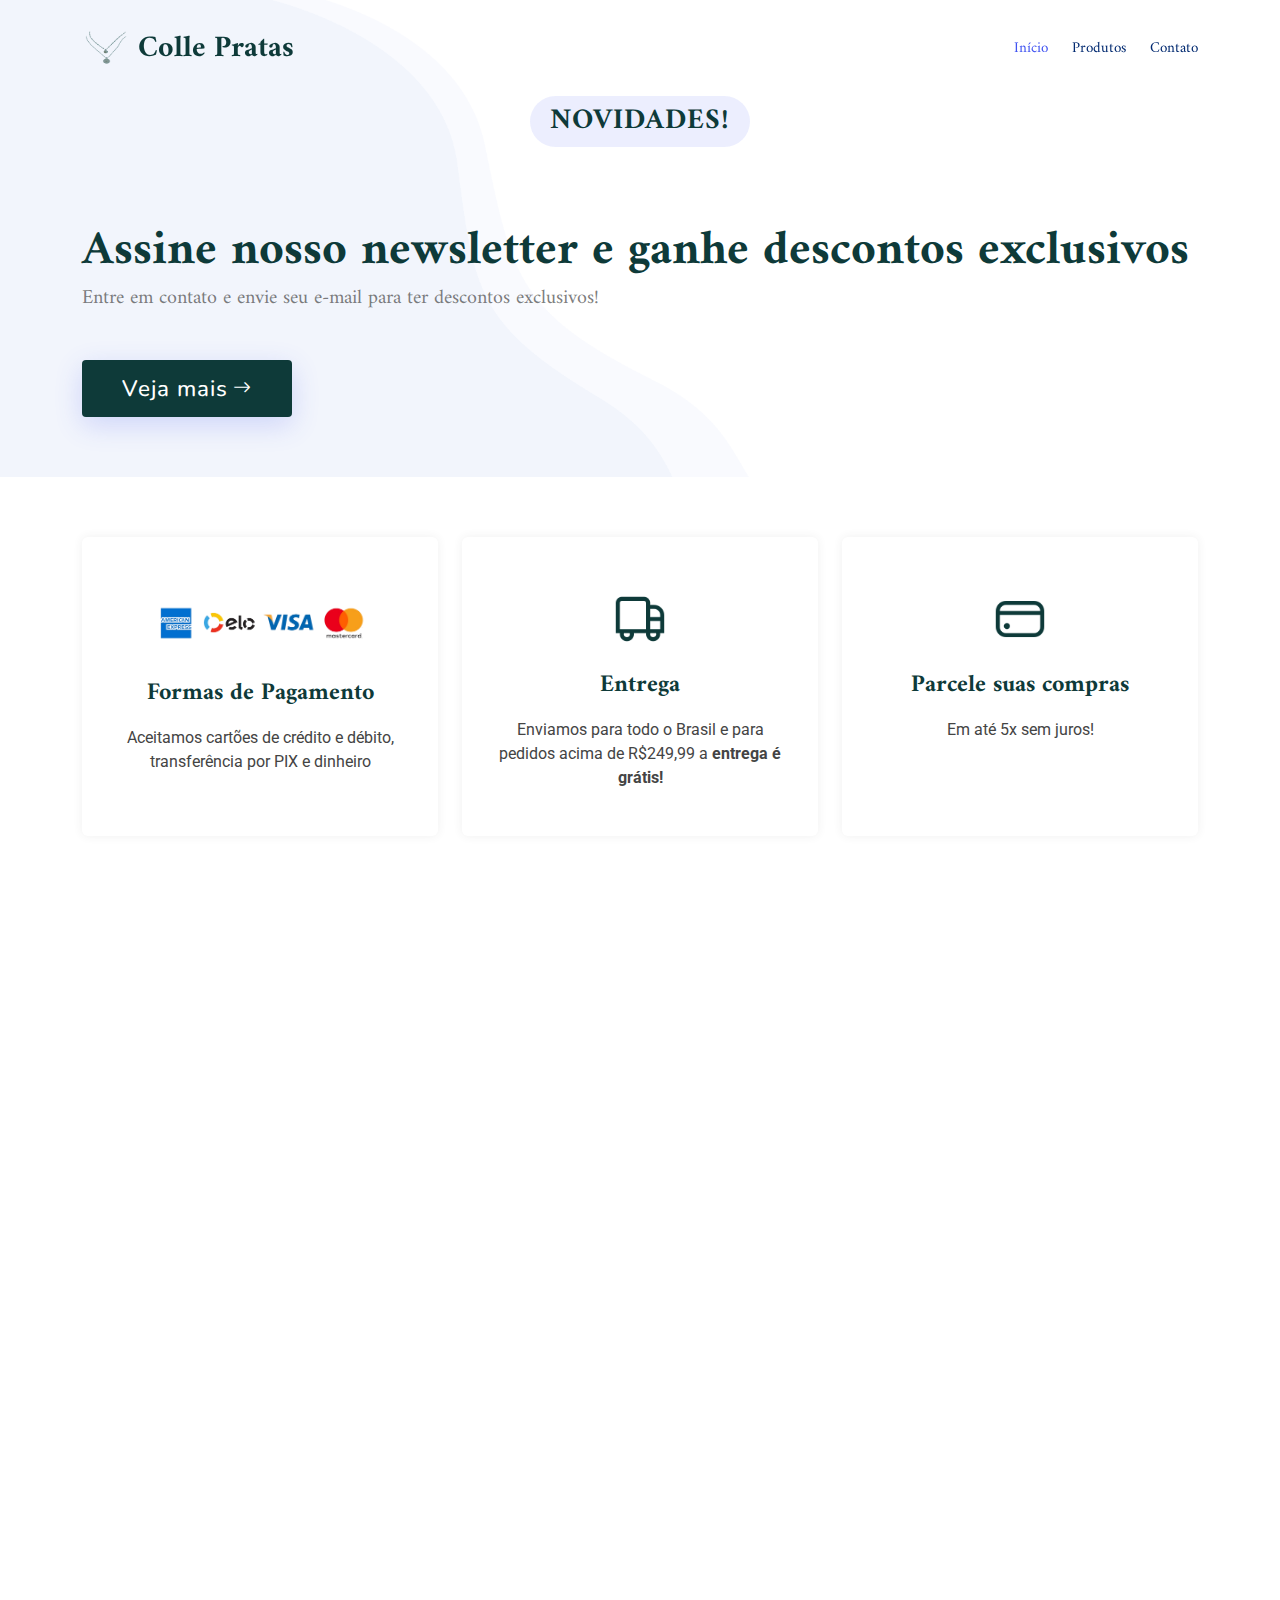
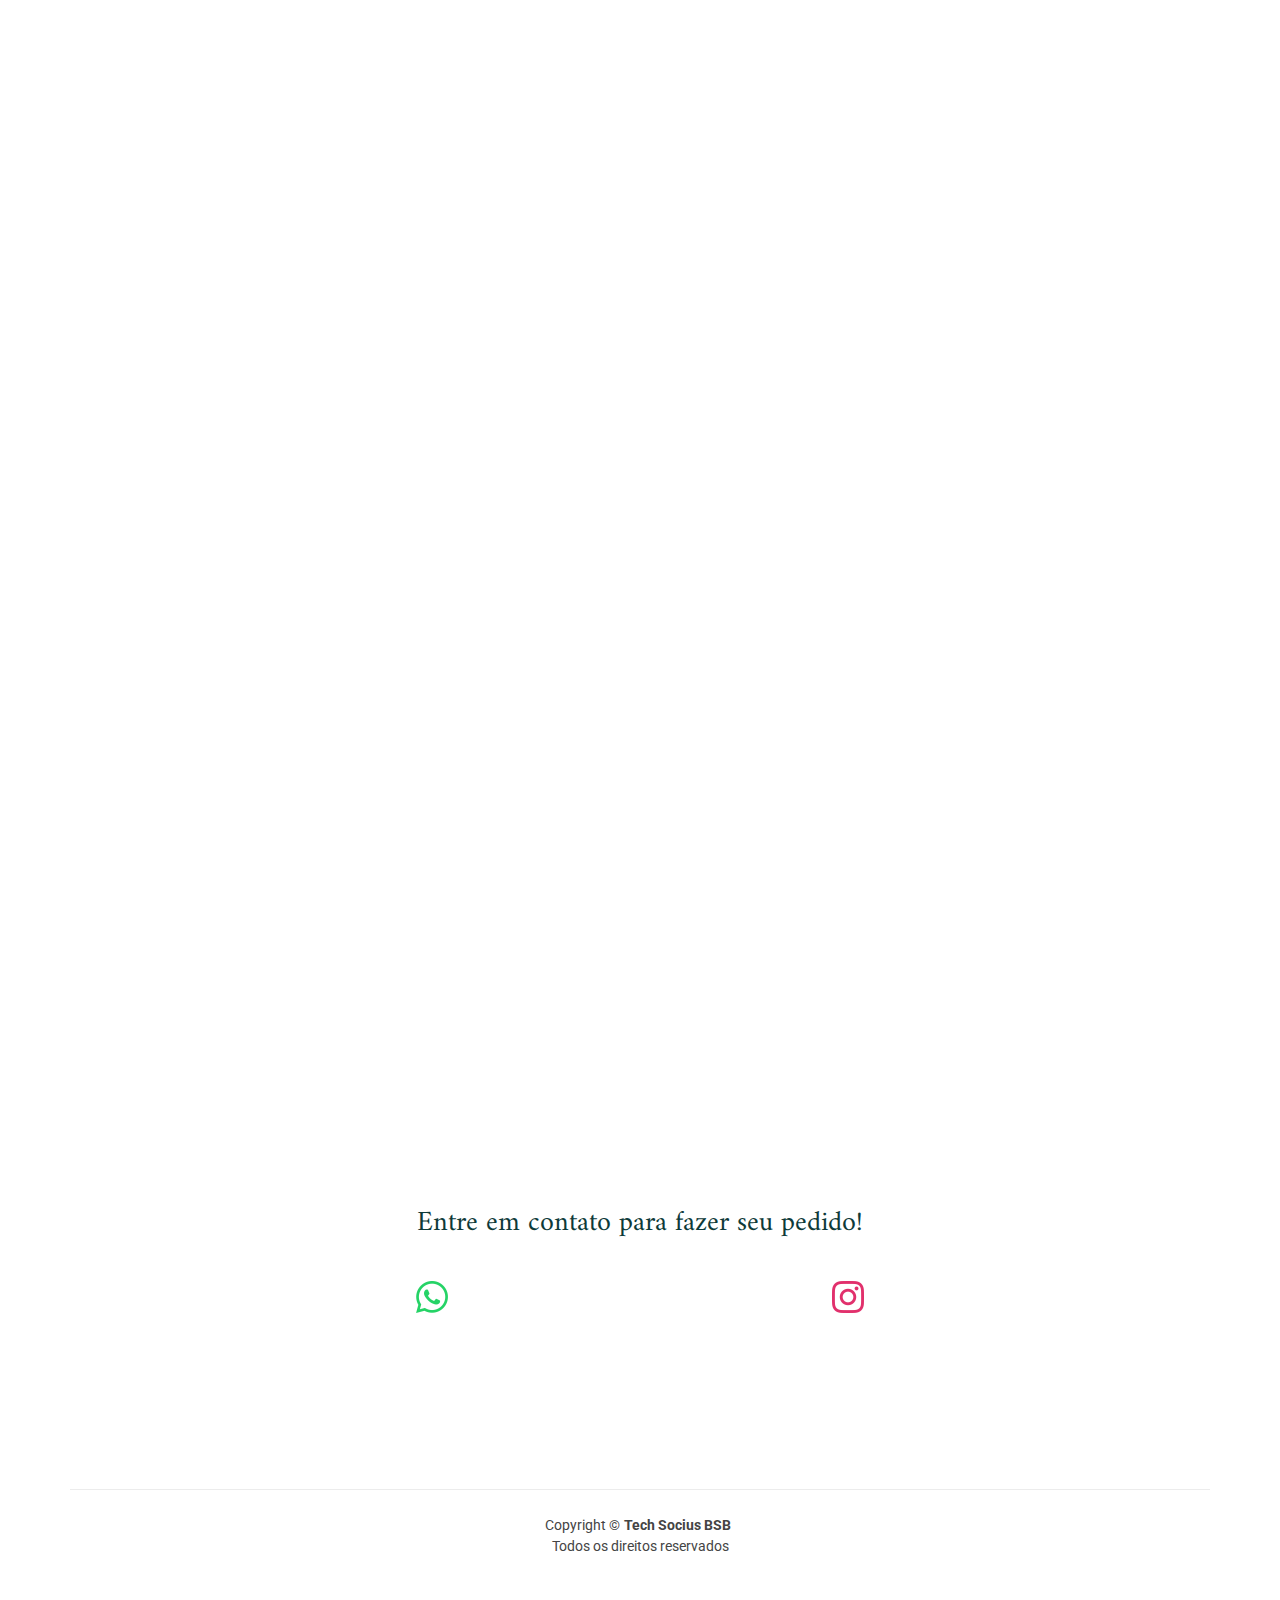
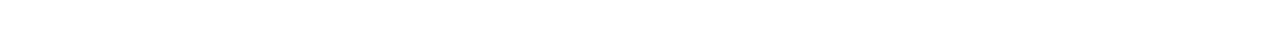
==== commit 3ba4533d: "v1.1 (contatos)" ====
--- a/index.html
+++ b/index.html
@@ -79,8 +79,7 @@
         <ul>
           <li><a style="font-family: 'Amiri';" href="#hero" class="active">Início<br></a></li>
           <li><a style="font-family: 'Amiri';" href="#portfolio">Produtos</a></li>
-          <li><a style="font-family: 'Amiri';" href="#team">Time</a></li>
-          <li><a style="font-family: 'Amiri';" href="#about">Sobre</a></li>
+          <li><a style="font-family: 'Amiri';" href="#contact">Contato</a></li>
         </ul>
         <i class="mobile-nav-toggle d-xl-none bi bi-list"></i>
       </nav>
@@ -361,13 +360,29 @@
 
       </div>
 
+      <section>
+        <div id="contact">
+          <div style="display: flex; justify-content: center; align-items: center;">
+            <h3 style="font-family: 'Amiri'; color: #0E3A39;">Entre em contato para fazer seu pedido!</h3>
+          </div>
+          <div style="display: flex; justify-content: space-evenly; margin: 2rem;">
+            <div id="whatsapp">
+              <a target="_blank" href="https://wa.me/5561994095203?text=Ol%C3%A1+Nycolle!+Vim+atrav%C3%A9s+do+seu+site"><img style="width: 2rem;" src="assets/img/whatsapp.png" alt=""></a>
+            </div>
+            <div>
+              <a target="_blank" href="https://www.instagram.com/direct/t/17850082418729274"><img style="width: 2rem;" src="assets/img/instagram.png" alt=""></a>
+            </div>
+          </div>
+        </div>
+      </section>
+
 
   </main>
 
   <footer id="footer" class="footer">
     
     <div class="container copyright text-center mt-4">
-      <p>© <span>Copyright</span> <strong class="px-1 sitename">Tech Socius</strong> <span>Todos os direitos reservados</span></p>
+      <p><span>Copyright</span> ©<strong class="px-1 sitename">Tech Socius BSB</strong> <span><br>Todos os direitos reservados</span></p>
     </div>
 
   </footer>
